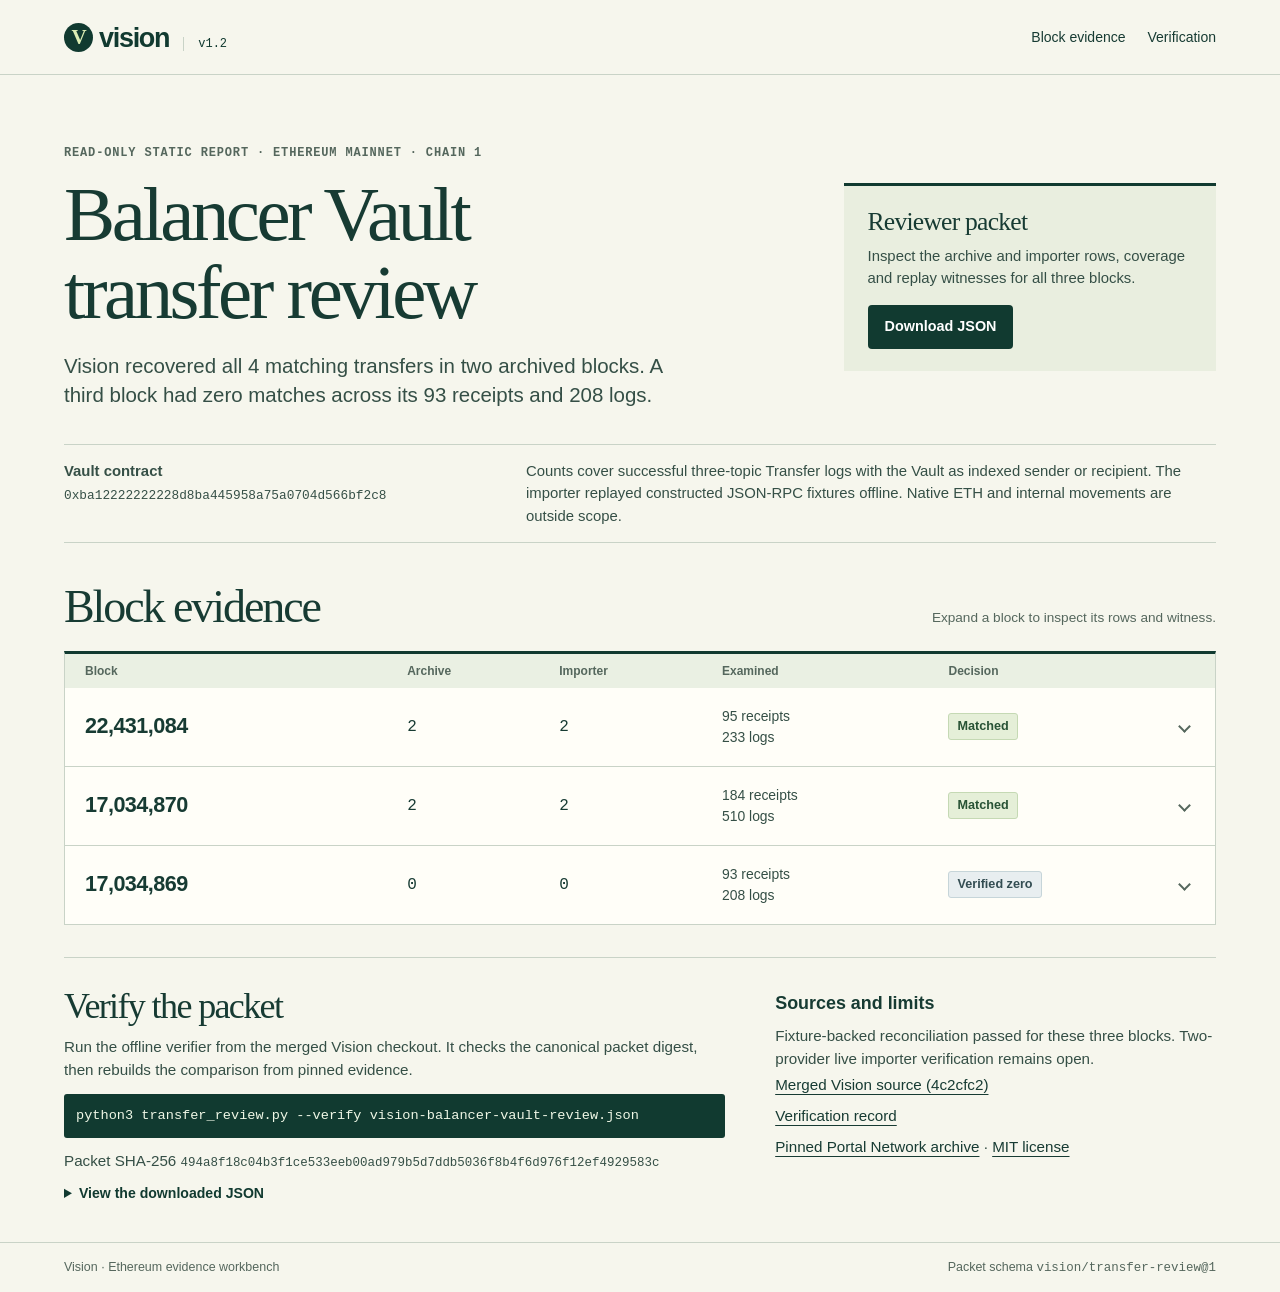
==== index.html @ b2286bbb "Publish read-only Vision v1.2 archive review from 4c2cfc2" ====
<!doctype html>
<html lang="en"><head><meta charset="utf-8"><meta name="viewport" content="width=device-width,initial-scale=1"><meta name="color-scheme" content="light"><meta name="description" content="Fixture-backed comparison of Balancer Vault transfers from three Ethereum mainnet blocks, with archived receipt evidence and a verifiable JSON packet."><title>Balancer Vault transfer review · Vision</title><style>
:root{color-scheme:light;--ink:#173b33;--body:#354f46;--muted:#55675d;--line:#c9d3c7;--paper:#fffef8;--ground:#f6f6ed;--dark:#113a30;--accent:#dcedb4;--mono:ui-monospace,SFMono-Regular,Consolas,monospace;font-family:Inter,Arial,sans-serif;background:var(--ground);color:var(--ink)}
*{box-sizing:border-box}body{margin:0;font-size:16px;line-height:1.5}h1,h2,h3,h4,p,dl,dd{margin:0}a{color:var(--ink);text-underline-offset:4px}a:focus-visible,summary:focus-visible{outline:3px solid #4b775d;outline-offset:4px}html{scroll-padding-top:1.5rem}code,pre,.mono{font-family:var(--mono)}code{overflow-wrap:anywhere}pre{font-size:.8rem;white-space:pre-wrap;overflow-wrap:anywhere;max-height:24rem;overflow:auto;padding:1rem;background:#eef2e8;border-radius:3px}.wrap{width:min(1152px,calc(100% - 80px));margin:auto}.mast{border-bottom:1px solid var(--line)}.mast .wrap{display:flex;align-items:center;justify-content:space-between;gap:1rem;min-height:74px}.logo{color:var(--dark);font:bold 27px/1 Inter,Arial,sans-serif;letter-spacing:-1.3px}.logo b{display:inline-grid;vertical-align:3px;place-items:center;border-radius:50%;background:var(--dark);color:var(--accent);width:29px;height:29px;font:700 21px/1 Georgia,serif;margin-right:6px}.logo small{margin-left:14px;padding-left:14px;border-left:1px solid var(--line);font:12px var(--mono);letter-spacing:0}.mast nav{display:flex;gap:22px}.mast nav a{font-size:14px;text-decoration:none}.mast nav a:hover{text-decoration:underline}.skip{position:absolute;left:10px;top:-80px;background:white;padding:8px;z-index:2}.skip:focus{top:8px}
.hero{display:grid;grid-template-columns:minmax(0,1fr) minmax(290px,.53fr);gap:clamp(24px,6vw,84px);align-items:center;padding:clamp(30px,5.4vw,72px) 0 34px}.kicker{font:600 .75rem/1.5 var(--mono);letter-spacing:.07em;text-transform:uppercase;color:var(--muted);margin-bottom:14px}h1,h2{font-family:Georgia,'Times New Roman',serif;font-weight:normal;letter-spacing:-.045em}h1{font-size:clamp(44px,6vw,80px);line-height:1.02;max-width:16ch}h2{font-size:clamp(30px,3.7vw,46px);line-height:1.12}h3{font-size:1.12rem;line-height:1.35}h4{font-size:1rem}.answer{font-size:clamp(17px,1.6vw,21px);line-height:1.45;max-width:53ch;margin-top:18px;color:var(--body)}.handoff{border-top:3px solid var(--dark);background:#e9eedf;padding:22px 24px}.handoff h2{font-size:1.6rem;letter-spacing:-.03em}.handoff p{font-size:.93rem;color:var(--body);margin:8px 0 16px}.btn{display:inline-block;background:var(--dark);color:white;border-radius:4px;font-weight:700;font-size:.9rem;padding:11px 17px;text-decoration:none}.btn:hover{background:#265849}
.scope{border-block:1px solid var(--line);display:grid;grid-template-columns:minmax(220px,.75fr) minmax(0,1.25fr);gap:1rem 3rem;padding:15px 0;color:var(--body);font-size:.93rem}.scope strong,.scope code{display:block}.scope code{font-size:.8rem;margin-top:4px}.section-head{display:flex;align-items:baseline;justify-content:space-between;gap:1rem;flex-wrap:wrap;margin-bottom:18px}.section-head p,.meta{font-size:.85rem;color:var(--muted)}.evidence{margin-top:38px}.ledger{background:var(--paper);border:1px solid var(--line);border-top:3px solid var(--dark)}.labels,.block>summary{display:grid;grid-template-columns:minmax(130px,1.45fr) .65fr .7fr 1fr 1fr 20px;gap:14px;align-items:center;padding:0 20px}.labels{min-height:34px;background:#eaf0e3;color:var(--muted);font-size:.75rem;font-weight:600}.block+ .block{border-top:1px solid var(--line)}summary{cursor:pointer}.block>summary{min-height:78px;list-style:none}.block>summary::-webkit-details-marker{display:none}.block>summary:hover{background:#f1f5e9}.height{font-weight:700;font-size:clamp(1rem,1.8vw,1.35rem);letter-spacing:-.025em}.counts,.checks,.height{font-variant-numeric:tabular-nums}.counts{font-family:var(--mono);font-size:1rem}.checks{font-size:.87rem;color:var(--body)}.small-label{display:none}.decision{justify-self:start;display:inline-block;white-space:nowrap;background:#e5efd8;color:#285235;padding:3px 8px;border:1px solid #c5d9b4;border-radius:3px;font-weight:600;font-size:.79rem}.decision.zero{background:#e8eef0;color:#334d52;border-color:#c6d5d9}.toggle{width:9px;height:9px;border-bottom:2px solid var(--muted);border-right:2px solid var(--muted);transform:rotate(45deg);justify-self:center}.block[open]>summary .toggle{transform:rotate(225deg)}.block-body{padding:18px 22px 24px;border-top:1px solid var(--line)}.block-body p,.verify p{color:var(--body);max-width:78ch}.row-list{display:grid;grid-template-columns:repeat(2,minmax(0,1fr));gap:14px;margin:12px 0 18px}.transfer{padding:14px;background:#f1f4e9}.transfer h4 span{font-weight:400;margin-left:6px}.facts{font-size:.82rem;display:grid;grid-template-columns:8.5rem minmax(0,1fr);gap:6px 10px;margin:10px 0}.facts dt{color:var(--muted)}.facts code{font-size:.77rem}.witness{margin-top:12px}.technical{margin-top:10px}.technical summary{color:var(--dark);font-weight:bold;font-size:.88rem}.zero-reason{font-weight:600}
.verify{display:grid;grid-template-columns:minmax(0,1.2fr) minmax(220px,.8fr);gap:30px 50px;padding:28px 0 38px;margin-top:32px;border-block-start:1px solid var(--line)}.verify h2{font-size:clamp(27px,3vw,36px);margin-bottom:10px}.verify h3{margin:5px 0 10px}.verify p{font-size:.95rem}.command{display:block;padding:12px;color:#eff7e6;background:var(--dark);border-radius:3px;white-space:pre-wrap;font-size:.85rem;margin:12px 0}.digest{font-size:.78rem}.verify .sources a{display:inline-block;margin:4px 0}footer{border-top:1px solid var(--line);padding:15px 0;color:var(--muted);font-size:.78rem}.footer-inner{display:flex;flex-wrap:wrap;justify-content:space-between;gap:.5rem}
@media(max-width:840px){.wrap{width:calc(100% - 40px)}.hero{gap:20px}.labels,.block>summary{grid-template-columns:1.2fr .6fr .65fr .95fr .95fr 11px;gap:6px;padding-inline:12px}.row-list{grid-template-columns:1fr}.facts{grid-template-columns:7.2rem minmax(0,1fr)}}@media(max-width:650px){.wrap{width:calc(100% - 32px)}.mast .wrap{min-height:58px;gap:8px}.mast nav{gap:12px}.mast nav a{font-size:.78rem}.logo{font-size:23px}.logo small{margin-left:7px;padding-left:7px;font-size:10px}.hero,.verify,.scope{grid-template-columns:1fr}.hero{padding-top:29px;gap:18px;padding-bottom:20px}.handoff{padding:14px}.handoff h2{font-size:1.3rem}.handoff p{margin:4px 0 9px}.scope{gap:12px}.evidence{margin-top:24px}.section-head{gap:5px}.labels{display:none}.block>summary{position:relative;grid-template-columns:1fr 1fr auto;grid-template-areas:'block block status' 'expected observed checks';gap:6px;padding:14px 30px 14px 12px}.height{grid-area:block}.decision{grid-area:status;justify-self:end}.counts{font-size:.87rem}.small-label{display:inline;font:400 .76rem Inter,Arial,sans-serif;color:var(--muted);margin-right:4px}.checks{grid-area:checks;font-size:.76rem}.checks br{display:none}.checks br:after{content:' · '}.checks{display:flex;gap:4px;flex-wrap:wrap}.toggle{position:absolute;right:10px;top:21px;width:7px;height:7px}.verify{gap:20px;margin-top:22px}.block-body{padding:14px}.facts{display:block}.facts dd{margin-bottom:7px}.row-list{gap:8px}.transfer{padding:10px}}@media(max-width:390px){.logo small{display:none}.checks br{display:block}.checks{display:block}.block>summary{grid-template-columns:1fr .95fr auto}}@media print{body{color:black;background:white}.mast nav,.skip,.btn{display:none}.wrap{width:100%}.hero{padding-top:10px}.block{break-inside:avoid}.block-body,.row-list{display:block}pre{max-height:none}}
.checks span{display:block}</style></head>
<body><a class="skip" href="#main">Skip to review</a><header class="mast"><div class="wrap"><div class="logo"><b aria-hidden="true">V</b>vision<small>v1.2</small></div><nav aria-label="Report"><a href="#evidence">Block evidence</a><a href="#verify">Verification</a></nav></div></header>
<main id="main" class="wrap"><section class="hero" aria-labelledby="title"><div><p class="kicker">Read-only static report · Ethereum mainnet · Chain 1</p><h1 id="title">Balancer Vault transfer review</h1><p class="answer">Vision recovered all 4 matching transfers in two archived blocks. A third block had zero matches across its 93 receipts and 208 logs.</p></div>
<aside class="handoff"><h2>Reviewer packet</h2><p>Inspect the archive and importer rows, coverage and replay witnesses for all three blocks.</p><a class="btn" href="vision-balancer-vault-review.json" download="vision-balancer-vault-review.json">Download JSON</a></aside></section>
<section class="scope" aria-label="Review scope"><p><strong>Vault contract</strong><code>0xba12222222228d8ba445958a75a0704d566bf2c8</code></p><p>Counts cover successful three-topic Transfer logs with the Vault as indexed sender or recipient. The importer replayed constructed JSON-RPC fixtures offline. Native ETH and internal movements are outside scope.</p></section>
<section class="evidence" id="evidence" aria-labelledby="evidence-title"><div class="section-head"><h2 id="evidence-title">Block evidence</h2><p>Expand a block to inspect its rows and witness.</p></div><div class="ledger"><div class="labels" aria-hidden="true"><span>Block</span><span>Archive</span><span>Importer</span><span>Examined</span><span>Decision</span><span></span></div><details class="block" id="block-22431084">
    <summary aria-label="Block 22,431,084, matched. Archive 2, importer 2. Examined 95 receipts and 233 logs. Inspect block evidence.">
    <span class="height">22,431,084</span><span class="counts"><span class="small-label">Archive</span>2</span>
    <span class="counts"><span class="small-label">Importer</span>2</span>
    <span class="checks"><span>95 receipts</span> <span>233 logs</span></span>
    <span class="decision">Matched</span><span class="toggle" aria-hidden="true"></span></summary>
    <div class="block-body"><h3>Matching transfers</h3><p>The archive and importer agree on every field shown.</p><div class="row-list"><div class="transfer"><h4>Log 138 <span>WETH to Vault</span></h4>
    <dl class="facts"><dt>Raw amount</dt><dd><code>433410975363818</code></dd><dt>Transaction</dt><dd><code>0xcd474a3f5b5e3995dc1c2c0c6d63ce14787cea8c1203af11c7170a7d62985da4</code></dd><dt>Emitting contract</dt><dd><code>0xc02aaa39b223fe8d0a0e5c4f27ead9083c756cc2</code></dd><dt>Sender</dt><dd><code>0x16d5a408e807db8ef7c578279beeee6b228f1c1c</code></dd><dt>Recipient</dt><dd><code>0xba12222222228d8ba445958a75a0704d566bf2c8</code></dd></dl></div><div class="transfer"><h4>Log 139 <span>rETH from Vault</span></h4>
    <dl class="facts"><dt>Raw amount</dt><dd><code>381986670507558</code></dd><dt>Transaction</dt><dd><code>0xcd474a3f5b5e3995dc1c2c0c6d63ce14787cea8c1203af11c7170a7d62985da4</code></dd><dt>Emitting contract</dt><dd><code>0xae78736cd615f374d3085123a210448e74fc6393</code></dd><dt>Sender</dt><dd><code>0xba12222222228d8ba445958a75a0704d566bf2c8</code></dd><dt>Recipient</dt><dd><code>0x47eaaca9819460771db6881165e10e5a26e41155</code></dd></dl></div></div>
    <section class="witness"><h3>Block evidence</h3>
    <p>The sender filter returned 1 and the recipient filter returned 1. The final block header matched.</p>
    <dl class="facts"><dt>Archive and replay block hash</dt><dd><code>0x50c8cab760b2948349c590461b166773c45d8f4858cccf5a43025ab2960152e8</code></dd><dt>Archive file SHA-256</dt><dd><code>1d2bc4903770dacaddbe8c1d4c0462190c6ca88c107505c930b357ef5e8b265b</code></dd></dl>
    <a href="https://github.com/ethereum/portal-spec-tests/blob/938744a83d4f85dcdcf9bac12b798e15f2eac2b1/tests/mainnet/history/block_data/block-data-22431084.yaml">Open archived block 22,431,084</a>
    <details class="technical"><summary>Replay witness JSON</summary><pre>{
  &quot;fixture_path&quot;: &quot;22431084.json.gz&quot;,
  &quot;filter_counts&quot;: {
    &quot;sender&quot;: 1,
    &quot;recipient&quot;: 1
  },
  &quot;receipt_transactions&quot;: [
    &quot;0xcd474a3f5b5e3995dc1c2c0c6d63ce14787cea8c1203af11c7170a7d62985da4&quot;
  ],
  &quot;end_header_checked&quot;: true
}</pre></details></section></div></details><details class="block" id="block-17034870">
    <summary aria-label="Block 17,034,870, matched. Archive 2, importer 2. Examined 184 receipts and 510 logs. Inspect block evidence.">
    <span class="height">17,034,870</span><span class="counts"><span class="small-label">Archive</span>2</span>
    <span class="counts"><span class="small-label">Importer</span>2</span>
    <span class="checks"><span>184 receipts</span> <span>510 logs</span></span>
    <span class="decision">Matched</span><span class="toggle" aria-hidden="true"></span></summary>
    <div class="block-body"><h3>Matching transfers</h3><p>The archive and importer agree on every field shown.</p><div class="row-list"><div class="transfer"><h4>Log 405 <span>WETH to Vault</span></h4>
    <dl class="facts"><dt>Raw amount</dt><dd><code>91000000000000000</code></dd><dt>Transaction</dt><dd><code>0xc6a609d5bfc2ace7794244a2e23032269d2f41177aebdd234e5a6df7ea950df9</code></dd><dt>Emitting contract</dt><dd><code>0xc02aaa39b223fe8d0a0e5c4f27ead9083c756cc2</code></dd><dt>Sender</dt><dd><code>0x16d5a408e807db8ef7c578279beeee6b228f1c1c</code></dd><dt>Recipient</dt><dd><code>0xba12222222228d8ba445958a75a0704d566bf2c8</code></dd></dl></div><div class="transfer"><h4>Log 406 <span>rETH from Vault</span></h4>
    <dl class="facts"><dt>Raw amount</dt><dd><code>85250402043920592</code></dd><dt>Transaction</dt><dd><code>0xc6a609d5bfc2ace7794244a2e23032269d2f41177aebdd234e5a6df7ea950df9</code></dd><dt>Emitting contract</dt><dd><code>0xae78736cd615f374d3085123a210448e74fc6393</code></dd><dt>Sender</dt><dd><code>0xba12222222228d8ba445958a75a0704d566bf2c8</code></dd><dt>Recipient</dt><dd><code>0xf1cb05330f24ac26e267083363ec6d3abf8633b9</code></dd></dl></div></div>
    <section class="witness"><h3>Block evidence</h3>
    <p>The sender filter returned 1 and the recipient filter returned 1. The final block header matched.</p>
    <dl class="facts"><dt>Archive and replay block hash</dt><dd><code>0xe22c56f211f03baadcc91e4eb9a24344e6848c5df4473988f893b58223f5216c</code></dd><dt>Archive file SHA-256</dt><dd><code>393c0eb2f909906dc64bcc0bd492265fdf8e0450add350c67f6483c6b9a73185</code></dd></dl>
    <a href="https://github.com/ethereum/portal-spec-tests/blob/938744a83d4f85dcdcf9bac12b798e15f2eac2b1/tests/mainnet/history/block_data/block-data-17034870.yaml">Open archived block 17,034,870</a>
    <details class="technical"><summary>Replay witness JSON</summary><pre>{
  &quot;fixture_path&quot;: &quot;17034870.json.gz&quot;,
  &quot;filter_counts&quot;: {
    &quot;sender&quot;: 1,
    &quot;recipient&quot;: 1
  },
  &quot;receipt_transactions&quot;: [
    &quot;0xc6a609d5bfc2ace7794244a2e23032269d2f41177aebdd234e5a6df7ea950df9&quot;
  ],
  &quot;end_header_checked&quot;: true
}</pre></details></section></div></details><details class="block" id="block-17034869">
    <summary aria-label="Block 17,034,869, verified zero. Archive 0, importer 0. Examined 93 receipts and 208 logs. Inspect block evidence.">
    <span class="height">17,034,869</span><span class="counts"><span class="small-label">Archive</span>0</span>
    <span class="counts"><span class="small-label">Importer</span>0</span>
    <span class="checks"><span>93 receipts</span> <span>208 logs</span></span>
    <span class="decision zero">Verified zero</span><span class="toggle" aria-hidden="true"></span></summary>
    <div class="block-body"><p class="zero-reason">All 93 archived receipts and 208 log positions were examined. Both indexed-address filters returned zero entries and the importer rechecked the block hash.</p>
    <section class="witness"><h3>Block evidence</h3>
    <p>The sender filter returned 0 and the recipient filter returned 0. The final block header matched.</p>
    <dl class="facts"><dt>Archive and replay block hash</dt><dd><code>0xc2558f8143d5f5acb8382b8cb2b8e2f1a10c8bdfeededad850eaca048ed85d8f</code></dd><dt>Archive file SHA-256</dt><dd><code>0df98aff47b6dd38e13bb548eed51bd8706359e46ea70417ed83f3dffb9701a8</code></dd></dl>
    <a href="https://github.com/ethereum/portal-spec-tests/blob/938744a83d4f85dcdcf9bac12b798e15f2eac2b1/tests/mainnet/history/block_data/block-data-17034869.yaml">Open archived block 17,034,869</a>
    <details class="technical"><summary>Replay witness JSON</summary><pre>{
  &quot;fixture_path&quot;: &quot;17034869.json.gz&quot;,
  &quot;filter_counts&quot;: {
    &quot;sender&quot;: 0,
    &quot;recipient&quot;: 0
  },
  &quot;receipt_transactions&quot;: [],
  &quot;end_header_checked&quot;: true
}</pre></details></section></div></details></div></section>
<section class="verify" id="verify" aria-labelledby="verify-title"><div><h2 id="verify-title">Verify the packet</h2><p>Run the offline verifier from the merged Vision checkout. It checks the canonical packet digest, then rebuilds the comparison from pinned evidence.</p><code class="command">python3 transfer_review.py --verify vision-balancer-vault-review.json</code><p>Packet SHA-256 <code class="digest">494a8f18c04b3f1ce533eeb00ad979b5d7ddb5036f8b4f6d976f12ef4929583c</code></p>
<details class="technical"><summary>View the downloaded JSON</summary><pre id="packet-json">{
  &quot;schema&quot;: &quot;vision/transfer-review@1&quot;,
  &quot;scope&quot;: {
    &quot;chain_id&quot;: 1,
    &quot;address&quot;: &quot;0xba12222222228d8ba445958a75a0704d566bf2c8&quot;,
    &quot;blocks&quot;: [
      22431084,
      17034870,
      17034869
    ],
    &quot;predicate&quot;: &quot;Successful receipt, three-topic Transfer, Vault as indexed sender or recipient.&quot;,
    &quot;unit&quot;: &quot;Raw integer strings in the emitting contract&#x27;s units.&quot;,
    &quot;exclusions&quot;: [
      &quot;Native ETH&quot;,
      &quot;Internal movements&quot;
    ]
  },
  &quot;source_mode&quot;: &quot;constructed_rpc_fixture&quot;,
  &quot;archive&quot;: {
    &quot;repository&quot;: &quot;https://github.com/ethereum/portal-spec-tests&quot;,
    &quot;revision&quot;: &quot;938744a83d4f85dcdcf9bac12b798e15f2eac2b1&quot;,
    &quot;license&quot;: &quot;MIT&quot;
  },
  &quot;blocks&quot;: [
    {
      &quot;block_number&quot;: 22431084,
      &quot;archive&quot;: {
        &quot;path&quot;: &quot;tests/mainnet/history/block_data/block-data-22431084.yaml&quot;,
        &quot;sha256&quot;: &quot;1d2bc4903770dacaddbe8c1d4c0462190c6ca88c107505c930b357ef5e8b265b&quot;,
        &quot;fixture_sha256&quot;: &quot;20e4ff150e212354380748886d51cc6b44eaff9d4232ec379a34f98ab0ca108d&quot;
      },
      &quot;coverage&quot;: {
        &quot;receipts&quot;: 95,
        &quot;logs&quot;: 233,
        &quot;receipts_examined&quot;: 95,
        &quot;logs_examined&quot;: 233,
        &quot;complete&quot;: true
      },
      &quot;expected&quot;: {
        &quot;block_hash&quot;: &quot;0x50c8cab760b2948349c590461b166773c45d8f4858cccf5a43025ab2960152e8&quot;,
        &quot;rows&quot;: [
          {
            &quot;tx_hash&quot;: &quot;0xcd474a3f5b5e3995dc1c2c0c6d63ce14787cea8c1203af11c7170a7d62985da4&quot;,
            &quot;log_index&quot;: 138,
            &quot;contract&quot;: &quot;0xc02aaa39b223fe8d0a0e5c4f27ead9083c756cc2&quot;,
            &quot;from_address&quot;: &quot;0x16d5a408e807db8ef7c578279beeee6b228f1c1c&quot;,
            &quot;to_address&quot;: &quot;0xba12222222228d8ba445958a75a0704d566bf2c8&quot;,
            &quot;raw_amount&quot;: &quot;433410975363818&quot;
          },
          {
            &quot;tx_hash&quot;: &quot;0xcd474a3f5b5e3995dc1c2c0c6d63ce14787cea8c1203af11c7170a7d62985da4&quot;,
            &quot;log_index&quot;: 139,
            &quot;contract&quot;: &quot;0xae78736cd615f374d3085123a210448e74fc6393&quot;,
            &quot;from_address&quot;: &quot;0xba12222222228d8ba445958a75a0704d566bf2c8&quot;,
            &quot;to_address&quot;: &quot;0x47eaaca9819460771db6881165e10e5a26e41155&quot;,
            &quot;raw_amount&quot;: &quot;381986670507558&quot;
          }
        ],
        &quot;count&quot;: 2
      },
      &quot;observed&quot;: {
        &quot;block_hash&quot;: &quot;0x50c8cab760b2948349c590461b166773c45d8f4858cccf5a43025ab2960152e8&quot;,
        &quot;count&quot;: 2,
        &quot;rows&quot;: [
          {
            &quot;tx_hash&quot;: &quot;0xcd474a3f5b5e3995dc1c2c0c6d63ce14787cea8c1203af11c7170a7d62985da4&quot;,
            &quot;log_index&quot;: 138,
            &quot;contract&quot;: &quot;0xc02aaa39b223fe8d0a0e5c4f27ead9083c756cc2&quot;,
            &quot;from_address&quot;: &quot;0x16d5a408e807db8ef7c578279beeee6b228f1c1c&quot;,
            &quot;to_address&quot;: &quot;0xba12222222228d8ba445958a75a0704d566bf2c8&quot;,
            &quot;raw_amount&quot;: &quot;433410975363818&quot;
          },
          {
            &quot;tx_hash&quot;: &quot;0xcd474a3f5b5e3995dc1c2c0c6d63ce14787cea8c1203af11c7170a7d62985da4&quot;,
            &quot;log_index&quot;: 139,
            &quot;contract&quot;: &quot;0xae78736cd615f374d3085123a210448e74fc6393&quot;,
            &quot;from_address&quot;: &quot;0xba12222222228d8ba445958a75a0704d566bf2c8&quot;,
            &quot;to_address&quot;: &quot;0x47eaaca9819460771db6881165e10e5a26e41155&quot;,
            &quot;raw_amount&quot;: &quot;381986670507558&quot;
          }
        ]
      },
      &quot;witness&quot;: {
        &quot;fixture_path&quot;: &quot;22431084.json.gz&quot;,
        &quot;filter_counts&quot;: {
          &quot;sender&quot;: 1,
          &quot;recipient&quot;: 1
        },
        &quot;receipt_transactions&quot;: [
          &quot;0xcd474a3f5b5e3995dc1c2c0c6d63ce14787cea8c1203af11c7170a7d62985da4&quot;
        ],
        &quot;end_header_checked&quot;: true
      },
      &quot;status&quot;: &quot;matched&quot;,
      &quot;reason&quot;: &quot;Block hash and every transfer field agree.&quot;
    },
    {
      &quot;block_number&quot;: 17034870,
      &quot;archive&quot;: {
        &quot;path&quot;: &quot;tests/mainnet/history/block_data/block-data-17034870.yaml&quot;,
        &quot;sha256&quot;: &quot;393c0eb2f909906dc64bcc0bd492265fdf8e0450add350c67f6483c6b9a73185&quot;,
        &quot;fixture_sha256&quot;: &quot;caea649d9cc993ed81974c9df9475b61fdba0154556ebc11ae5cd34b981dc029&quot;
      },
      &quot;coverage&quot;: {
        &quot;receipts&quot;: 184,
        &quot;logs&quot;: 510,
        &quot;receipts_examined&quot;: 184,
        &quot;logs_examined&quot;: 510,
        &quot;complete&quot;: true
      },
      &quot;expected&quot;: {
        &quot;block_hash&quot;: &quot;0xe22c56f211f03baadcc91e4eb9a24344e6848c5df4473988f893b58223f5216c&quot;,
        &quot;rows&quot;: [
          {
            &quot;tx_hash&quot;: &quot;0xc6a609d5bfc2ace7794244a2e23032269d2f41177aebdd234e5a6df7ea950df9&quot;,
            &quot;log_index&quot;: 405,
            &quot;contract&quot;: &quot;0xc02aaa39b223fe8d0a0e5c4f27ead9083c756cc2&quot;,
            &quot;from_address&quot;: &quot;0x16d5a408e807db8ef7c578279beeee6b228f1c1c&quot;,
            &quot;to_address&quot;: &quot;0xba12222222228d8ba445958a75a0704d566bf2c8&quot;,
            &quot;raw_amount&quot;: &quot;91000000000000000&quot;
          },
          {
            &quot;tx_hash&quot;: &quot;0xc6a609d5bfc2ace7794244a2e23032269d2f41177aebdd234e5a6df7ea950df9&quot;,
            &quot;log_index&quot;: 406,
            &quot;contract&quot;: &quot;0xae78736cd615f374d3085123a210448e74fc6393&quot;,
            &quot;from_address&quot;: &quot;0xba12222222228d8ba445958a75a0704d566bf2c8&quot;,
            &quot;to_address&quot;: &quot;0xf1cb05330f24ac26e267083363ec6d3abf8633b9&quot;,
            &quot;raw_amount&quot;: &quot;85250402043920592&quot;
          }
        ],
        &quot;count&quot;: 2
      },
      &quot;observed&quot;: {
        &quot;block_hash&quot;: &quot;0xe22c56f211f03baadcc91e4eb9a24344e6848c5df4473988f893b58223f5216c&quot;,
        &quot;count&quot;: 2,
        &quot;rows&quot;: [
          {
            &quot;tx_hash&quot;: &quot;0xc6a609d5bfc2ace7794244a2e23032269d2f41177aebdd234e5a6df7ea950df9&quot;,
            &quot;log_index&quot;: 405,
            &quot;contract&quot;: &quot;0xc02aaa39b223fe8d0a0e5c4f27ead9083c756cc2&quot;,
            &quot;from_address&quot;: &quot;0x16d5a408e807db8ef7c578279beeee6b228f1c1c&quot;,
            &quot;to_address&quot;: &quot;0xba12222222228d8ba445958a75a0704d566bf2c8&quot;,
            &quot;raw_amount&quot;: &quot;91000000000000000&quot;
          },
          {
            &quot;tx_hash&quot;: &quot;0xc6a609d5bfc2ace7794244a2e23032269d2f41177aebdd234e5a6df7ea950df9&quot;,
            &quot;log_index&quot;: 406,
            &quot;contract&quot;: &quot;0xae78736cd615f374d3085123a210448e74fc6393&quot;,
            &quot;from_address&quot;: &quot;0xba12222222228d8ba445958a75a0704d566bf2c8&quot;,
            &quot;to_address&quot;: &quot;0xf1cb05330f24ac26e267083363ec6d3abf8633b9&quot;,
            &quot;raw_amount&quot;: &quot;85250402043920592&quot;
          }
        ]
      },
      &quot;witness&quot;: {
        &quot;fixture_path&quot;: &quot;17034870.json.gz&quot;,
        &quot;filter_counts&quot;: {
          &quot;sender&quot;: 1,
          &quot;recipient&quot;: 1
        },
        &quot;receipt_transactions&quot;: [
          &quot;0xc6a609d5bfc2ace7794244a2e23032269d2f41177aebdd234e5a6df7ea950df9&quot;
        ],
        &quot;end_header_checked&quot;: true
      },
      &quot;status&quot;: &quot;matched&quot;,
      &quot;reason&quot;: &quot;Block hash and every transfer field agree.&quot;
    },
    {
      &quot;block_number&quot;: 17034869,
      &quot;archive&quot;: {
        &quot;path&quot;: &quot;tests/mainnet/history/block_data/block-data-17034869.yaml&quot;,
        &quot;sha256&quot;: &quot;0df98aff47b6dd38e13bb548eed51bd8706359e46ea70417ed83f3dffb9701a8&quot;,
        &quot;fixture_sha256&quot;: &quot;25bf4cec4850e7ad9f46339de1fa3199bc2901b85aafa64696d8c69c89b387ca&quot;
      },
      &quot;coverage&quot;: {
        &quot;receipts&quot;: 93,
        &quot;logs&quot;: 208,
        &quot;receipts_examined&quot;: 93,
        &quot;logs_examined&quot;: 208,
        &quot;complete&quot;: true
      },
      &quot;expected&quot;: {
        &quot;block_hash&quot;: &quot;0xc2558f8143d5f5acb8382b8cb2b8e2f1a10c8bdfeededad850eaca048ed85d8f&quot;,
        &quot;rows&quot;: [],
        &quot;count&quot;: 0
      },
      &quot;observed&quot;: {
        &quot;block_hash&quot;: &quot;0xc2558f8143d5f5acb8382b8cb2b8e2f1a10c8bdfeededad850eaca048ed85d8f&quot;,
        &quot;count&quot;: 0,
        &quot;rows&quot;: []
      },
      &quot;witness&quot;: {
        &quot;fixture_path&quot;: &quot;17034869.json.gz&quot;,
        &quot;filter_counts&quot;: {
          &quot;sender&quot;: 0,
          &quot;recipient&quot;: 0
        },
        &quot;receipt_transactions&quot;: [],
        &quot;end_header_checked&quot;: true
      },
      &quot;status&quot;: &quot;verified_zero&quot;,
      &quot;reason&quot;: &quot;All 93 archived receipts and 208 logs were examined. Both replay filters completed with no qualifying transfer.&quot;
    }
  ],
  &quot;sha256&quot;: &quot;494a8f18c04b3f1ce533eeb00ad979b5d7ddb5036f8b4f6d976f12ef4929583c&quot;
}
</pre></details></div><section class="sources"><h3>Sources and limits</h3><p>Fixture-backed reconciliation passed for these three blocks. Two-provider live importer verification remains open.</p>
<p><a href="https://github.com/EauDoon/Vision/tree/4c2cfc2af59f0e3302e92b4033fa10b24a3aaeba">Merged Vision source (4c2cfc2)</a><br><a href="https://github.com/EauDoon/Vision/blob/4c2cfc2af59f0e3302e92b4033fa10b24a3aaeba/docs/VERIFICATION.md">Verification record</a><br>
<a href="https://github.com/ethereum/portal-spec-tests/tree/938744a83d4f85dcdcf9bac12b798e15f2eac2b1/tests/mainnet/history/block_data">Pinned Portal Network archive</a> · <a href="archive-LICENSE.txt">MIT license</a></p></section></section></main>
<footer><div class="wrap footer-inner"><span>Vision · Ethereum evidence workbench</span><span>Packet schema <code>vision/transfer-review@1</code></span></div></footer></body></html>
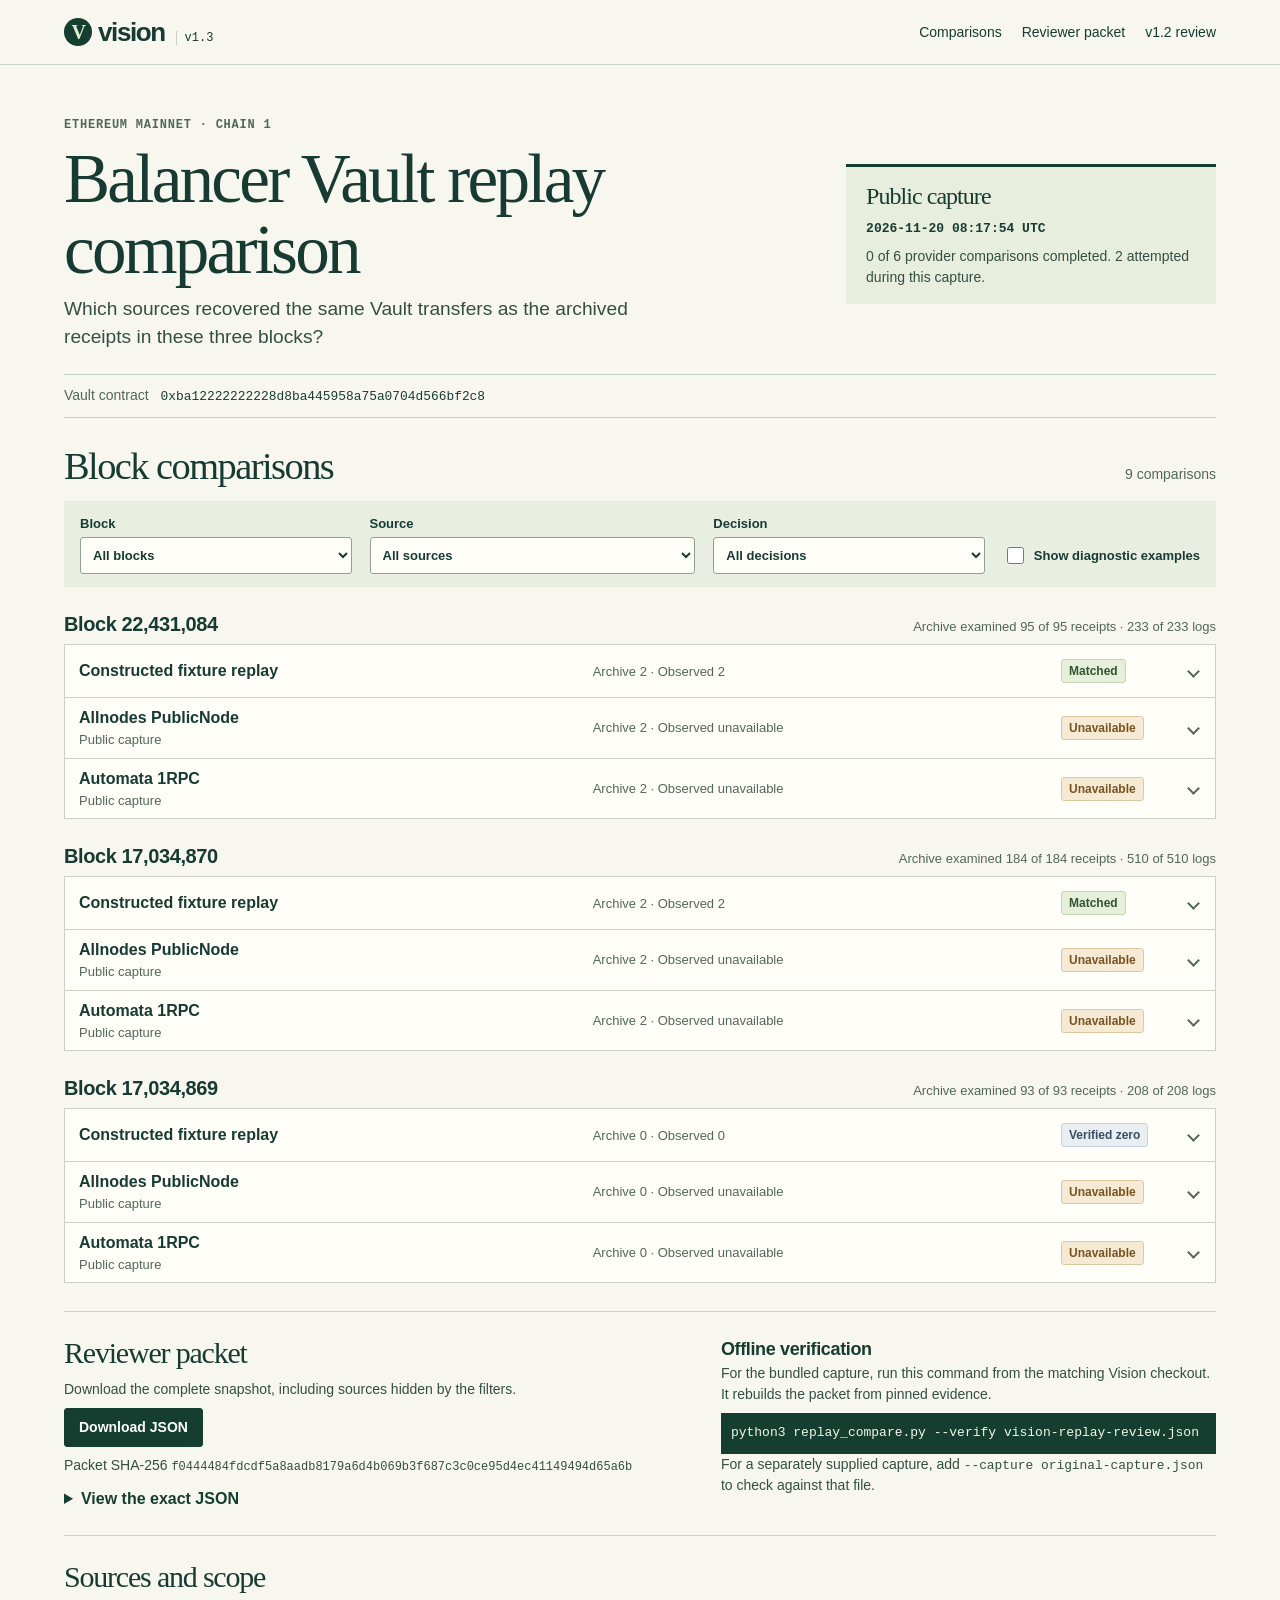
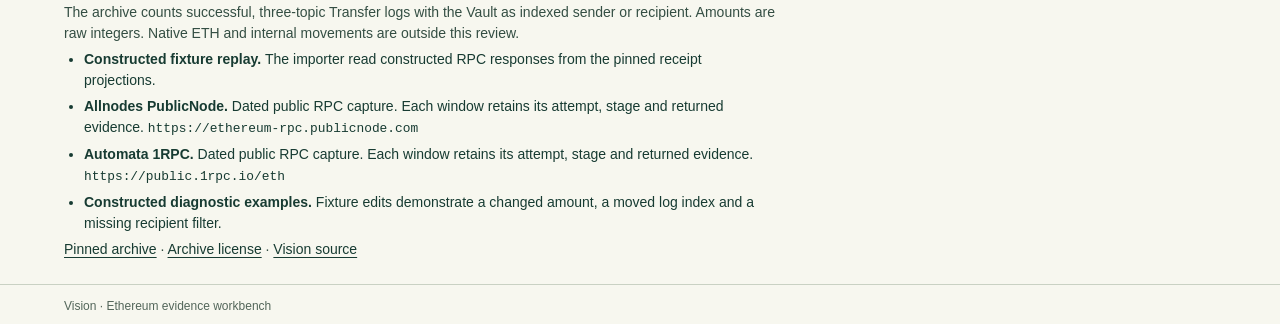
==== commit 7f6f75b0: "Publish static v1.3 replay dashboard from b26ceec and preserve v1.2" ====
--- a/index.html
+++ b/index.html
@@ -1,291 +1,75 @@
 <!doctype html>
-<html lang="en"><head><meta charset="utf-8"><meta name="viewport" content="width=device-width,initial-scale=1"><meta name="color-scheme" content="light"><meta name="description" content="Fixture-backed comparison of Balancer Vault transfers from three Ethereum mainnet blocks, with archived receipt evidence and a verifiable JSON packet."><title>Balancer Vault transfer review · Vision</title><style>
-:root{color-scheme:light;--ink:#173b33;--body:#354f46;--muted:#55675d;--line:#c9d3c7;--paper:#fffef8;--ground:#f6f6ed;--dark:#113a30;--accent:#dcedb4;--mono:ui-monospace,SFMono-Regular,Consolas,monospace;font-family:Inter,Arial,sans-serif;background:var(--ground);color:var(--ink)}
-*{box-sizing:border-box}body{margin:0;font-size:16px;line-height:1.5}h1,h2,h3,h4,p,dl,dd{margin:0}a{color:var(--ink);text-underline-offset:4px}a:focus-visible,summary:focus-visible{outline:3px solid #4b775d;outline-offset:4px}html{scroll-padding-top:1.5rem}code,pre,.mono{font-family:var(--mono)}code{overflow-wrap:anywhere}pre{font-size:.8rem;white-space:pre-wrap;overflow-wrap:anywhere;max-height:24rem;overflow:auto;padding:1rem;background:#eef2e8;border-radius:3px}.wrap{width:min(1152px,calc(100% - 80px));margin:auto}.mast{border-bottom:1px solid var(--line)}.mast .wrap{display:flex;align-items:center;justify-content:space-between;gap:1rem;min-height:74px}.logo{color:var(--dark);font:bold 27px/1 Inter,Arial,sans-serif;letter-spacing:-1.3px}.logo b{display:inline-grid;vertical-align:3px;place-items:center;border-radius:50%;background:var(--dark);color:var(--accent);width:29px;height:29px;font:700 21px/1 Georgia,serif;margin-right:6px}.logo small{margin-left:14px;padding-left:14px;border-left:1px solid var(--line);font:12px var(--mono);letter-spacing:0}.mast nav{display:flex;gap:22px}.mast nav a{font-size:14px;text-decoration:none}.mast nav a:hover{text-decoration:underline}.skip{position:absolute;left:10px;top:-80px;background:white;padding:8px;z-index:2}.skip:focus{top:8px}
-.hero{display:grid;grid-template-columns:minmax(0,1fr) minmax(290px,.53fr);gap:clamp(24px,6vw,84px);align-items:center;padding:clamp(30px,5.4vw,72px) 0 34px}.kicker{font:600 .75rem/1.5 var(--mono);letter-spacing:.07em;text-transform:uppercase;color:var(--muted);margin-bottom:14px}h1,h2{font-family:Georgia,'Times New Roman',serif;font-weight:normal;letter-spacing:-.045em}h1{font-size:clamp(44px,6vw,80px);line-height:1.02;max-width:16ch}h2{font-size:clamp(30px,3.7vw,46px);line-height:1.12}h3{font-size:1.12rem;line-height:1.35}h4{font-size:1rem}.answer{font-size:clamp(17px,1.6vw,21px);line-height:1.45;max-width:53ch;margin-top:18px;color:var(--body)}.handoff{border-top:3px solid var(--dark);background:#e9eedf;padding:22px 24px}.handoff h2{font-size:1.6rem;letter-spacing:-.03em}.handoff p{font-size:.93rem;color:var(--body);margin:8px 0 16px}.btn{display:inline-block;background:var(--dark);color:white;border-radius:4px;font-weight:700;font-size:.9rem;padding:11px 17px;text-decoration:none}.btn:hover{background:#265849}
-.scope{border-block:1px solid var(--line);display:grid;grid-template-columns:minmax(220px,.75fr) minmax(0,1.25fr);gap:1rem 3rem;padding:15px 0;color:var(--body);font-size:.93rem}.scope strong,.scope code{display:block}.scope code{font-size:.8rem;margin-top:4px}.section-head{display:flex;align-items:baseline;justify-content:space-between;gap:1rem;flex-wrap:wrap;margin-bottom:18px}.section-head p,.meta{font-size:.85rem;color:var(--muted)}.evidence{margin-top:38px}.ledger{background:var(--paper);border:1px solid var(--line);border-top:3px solid var(--dark)}.labels,.block>summary{display:grid;grid-template-columns:minmax(130px,1.45fr) .65fr .7fr 1fr 1fr 20px;gap:14px;align-items:center;padding:0 20px}.labels{min-height:34px;background:#eaf0e3;color:var(--muted);font-size:.75rem;font-weight:600}.block+ .block{border-top:1px solid var(--line)}summary{cursor:pointer}.block>summary{min-height:78px;list-style:none}.block>summary::-webkit-details-marker{display:none}.block>summary:hover{background:#f1f5e9}.height{font-weight:700;font-size:clamp(1rem,1.8vw,1.35rem);letter-spacing:-.025em}.counts,.checks,.height{font-variant-numeric:tabular-nums}.counts{font-family:var(--mono);font-size:1rem}.checks{font-size:.87rem;color:var(--body)}.small-label{display:none}.decision{justify-self:start;display:inline-block;white-space:nowrap;background:#e5efd8;color:#285235;padding:3px 8px;border:1px solid #c5d9b4;border-radius:3px;font-weight:600;font-size:.79rem}.decision.zero{background:#e8eef0;color:#334d52;border-color:#c6d5d9}.toggle{width:9px;height:9px;border-bottom:2px solid var(--muted);border-right:2px solid var(--muted);transform:rotate(45deg);justify-self:center}.block[open]>summary .toggle{transform:rotate(225deg)}.block-body{padding:18px 22px 24px;border-top:1px solid var(--line)}.block-body p,.verify p{color:var(--body);max-width:78ch}.row-list{display:grid;grid-template-columns:repeat(2,minmax(0,1fr));gap:14px;margin:12px 0 18px}.transfer{padding:14px;background:#f1f4e9}.transfer h4 span{font-weight:400;margin-left:6px}.facts{font-size:.82rem;display:grid;grid-template-columns:8.5rem minmax(0,1fr);gap:6px 10px;margin:10px 0}.facts dt{color:var(--muted)}.facts code{font-size:.77rem}.witness{margin-top:12px}.technical{margin-top:10px}.technical summary{color:var(--dark);font-weight:bold;font-size:.88rem}.zero-reason{font-weight:600}
-.verify{display:grid;grid-template-columns:minmax(0,1.2fr) minmax(220px,.8fr);gap:30px 50px;padding:28px 0 38px;margin-top:32px;border-block-start:1px solid var(--line)}.verify h2{font-size:clamp(27px,3vw,36px);margin-bottom:10px}.verify h3{margin:5px 0 10px}.verify p{font-size:.95rem}.command{display:block;padding:12px;color:#eff7e6;background:var(--dark);border-radius:3px;white-space:pre-wrap;font-size:.85rem;margin:12px 0}.digest{font-size:.78rem}.verify .sources a{display:inline-block;margin:4px 0}footer{border-top:1px solid var(--line);padding:15px 0;color:var(--muted);font-size:.78rem}.footer-inner{display:flex;flex-wrap:wrap;justify-content:space-between;gap:.5rem}
-@media(max-width:840px){.wrap{width:calc(100% - 40px)}.hero{gap:20px}.labels,.block>summary{grid-template-columns:1.2fr .6fr .65fr .95fr .95fr 11px;gap:6px;padding-inline:12px}.row-list{grid-template-columns:1fr}.facts{grid-template-columns:7.2rem minmax(0,1fr)}}@media(max-width:650px){.wrap{width:calc(100% - 32px)}.mast .wrap{min-height:58px;gap:8px}.mast nav{gap:12px}.mast nav a{font-size:.78rem}.logo{font-size:23px}.logo small{margin-left:7px;padding-left:7px;font-size:10px}.hero,.verify,.scope{grid-template-columns:1fr}.hero{padding-top:29px;gap:18px;padding-bottom:20px}.handoff{padding:14px}.handoff h2{font-size:1.3rem}.handoff p{margin:4px 0 9px}.scope{gap:12px}.evidence{margin-top:24px}.section-head{gap:5px}.labels{display:none}.block>summary{position:relative;grid-template-columns:1fr 1fr auto;grid-template-areas:'block block status' 'expected observed checks';gap:6px;padding:14px 30px 14px 12px}.height{grid-area:block}.decision{grid-area:status;justify-self:end}.counts{font-size:.87rem}.small-label{display:inline;font:400 .76rem Inter,Arial,sans-serif;color:var(--muted);margin-right:4px}.checks{grid-area:checks;font-size:.76rem}.checks br{display:none}.checks br:after{content:' · '}.checks{display:flex;gap:4px;flex-wrap:wrap}.toggle{position:absolute;right:10px;top:21px;width:7px;height:7px}.verify{gap:20px;margin-top:22px}.block-body{padding:14px}.facts{display:block}.facts dd{margin-bottom:7px}.row-list{gap:8px}.transfer{padding:10px}}@media(max-width:390px){.logo small{display:none}.checks br{display:block}.checks{display:block}.block>summary{grid-template-columns:1fr .95fr auto}}@media print{body{color:black;background:white}.mast nav,.skip,.btn{display:none}.wrap{width:100%}.hero{padding-top:10px}.block{break-inside:avoid}.block-body,.row-list{display:block}pre{max-height:none}}
-.checks span{display:block}</style></head>
-<body><a class="skip" href="#main">Skip to review</a><header class="mast"><div class="wrap"><div class="logo"><b aria-hidden="true">V</b>vision<small>v1.2</small></div><nav aria-label="Report"><a href="#evidence">Block evidence</a><a href="#verify">Verification</a></nav></div></header>
-<main id="main" class="wrap"><section class="hero" aria-labelledby="title"><div><p class="kicker">Read-only static report · Ethereum mainnet · Chain 1</p><h1 id="title">Balancer Vault transfer review</h1><p class="answer">Vision recovered all 4 matching transfers in two archived blocks. A third block had zero matches across its 93 receipts and 208 logs.</p></div>
-<aside class="handoff"><h2>Reviewer packet</h2><p>Inspect the archive and importer rows, coverage and replay witnesses for all three blocks.</p><a class="btn" href="vision-balancer-vault-review.json" download="vision-balancer-vault-review.json">Download JSON</a></aside></section>
-<section class="scope" aria-label="Review scope"><p><strong>Vault contract</strong><code>0xba12222222228d8ba445958a75a0704d566bf2c8</code></p><p>Counts cover successful three-topic Transfer logs with the Vault as indexed sender or recipient. The importer replayed constructed JSON-RPC fixtures offline. Native ETH and internal movements are outside scope.</p></section>
-<section class="evidence" id="evidence" aria-labelledby="evidence-title"><div class="section-head"><h2 id="evidence-title">Block evidence</h2><p>Expand a block to inspect its rows and witness.</p></div><div class="ledger"><div class="labels" aria-hidden="true"><span>Block</span><span>Archive</span><span>Importer</span><span>Examined</span><span>Decision</span><span></span></div><details class="block" id="block-22431084">
-    <summary aria-label="Block 22,431,084, matched. Archive 2, importer 2. Examined 95 receipts and 233 logs. Inspect block evidence.">
-    <span class="height">22,431,084</span><span class="counts"><span class="small-label">Archive</span>2</span>
-    <span class="counts"><span class="small-label">Importer</span>2</span>
-    <span class="checks"><span>95 receipts</span> <span>233 logs</span></span>
-    <span class="decision">Matched</span><span class="toggle" aria-hidden="true"></span></summary>
-    <div class="block-body"><h3>Matching transfers</h3><p>The archive and importer agree on every field shown.</p><div class="row-list"><div class="transfer"><h4>Log 138 <span>WETH to Vault</span></h4>
-    <dl class="facts"><dt>Raw amount</dt><dd><code>433410975363818</code></dd><dt>Transaction</dt><dd><code>0xcd474a3f5b5e3995dc1c2c0c6d63ce14787cea8c1203af11c7170a7d62985da4</code></dd><dt>Emitting contract</dt><dd><code>0xc02aaa39b223fe8d0a0e5c4f27ead9083c756cc2</code></dd><dt>Sender</dt><dd><code>0x16d5a408e807db8ef7c578279beeee6b228f1c1c</code></dd><dt>Recipient</dt><dd><code>0xba12222222228d8ba445958a75a0704d566bf2c8</code></dd></dl></div><div class="transfer"><h4>Log 139 <span>rETH from Vault</span></h4>
-    <dl class="facts"><dt>Raw amount</dt><dd><code>381986670507558</code></dd><dt>Transaction</dt><dd><code>0xcd474a3f5b5e3995dc1c2c0c6d63ce14787cea8c1203af11c7170a7d62985da4</code></dd><dt>Emitting contract</dt><dd><code>0xae78736cd615f374d3085123a210448e74fc6393</code></dd><dt>Sender</dt><dd><code>0xba12222222228d8ba445958a75a0704d566bf2c8</code></dd><dt>Recipient</dt><dd><code>0x47eaaca9819460771db6881165e10e5a26e41155</code></dd></dl></div></div>
-    <section class="witness"><h3>Block evidence</h3>
-    <p>The sender filter returned 1 and the recipient filter returned 1. The final block header matched.</p>
-    <dl class="facts"><dt>Archive and replay block hash</dt><dd><code>0x50c8cab760b2948349c590461b166773c45d8f4858cccf5a43025ab2960152e8</code></dd><dt>Archive file SHA-256</dt><dd><code>1d2bc4903770dacaddbe8c1d4c0462190c6ca88c107505c930b357ef5e8b265b</code></dd></dl>
-    <a href="https://github.com/ethereum/portal-spec-tests/blob/938744a83d4f85dcdcf9bac12b798e15f2eac2b1/tests/mainnet/history/block_data/block-data-22431084.yaml">Open archived block 22,431,084</a>
-    <details class="technical"><summary>Replay witness JSON</summary><pre>{
-  &quot;fixture_path&quot;: &quot;22431084.json.gz&quot;,
-  &quot;filter_counts&quot;: {
-    &quot;sender&quot;: 1,
-    &quot;recipient&quot;: 1
-  },
-  &quot;receipt_transactions&quot;: [
-    &quot;0xcd474a3f5b5e3995dc1c2c0c6d63ce14787cea8c1203af11c7170a7d62985da4&quot;
-  ],
-  &quot;end_header_checked&quot;: true
-}</pre></details></section></div></details><details class="block" id="block-17034870">
-    <summary aria-label="Block 17,034,870, matched. Archive 2, importer 2. Examined 184 receipts and 510 logs. Inspect block evidence.">
-    <span class="height">17,034,870</span><span class="counts"><span class="small-label">Archive</span>2</span>
-    <span class="counts"><span class="small-label">Importer</span>2</span>
-    <span class="checks"><span>184 receipts</span> <span>510 logs</span></span>
-    <span class="decision">Matched</span><span class="toggle" aria-hidden="true"></span></summary>
-    <div class="block-body"><h3>Matching transfers</h3><p>The archive and importer agree on every field shown.</p><div class="row-list"><div class="transfer"><h4>Log 405 <span>WETH to Vault</span></h4>
-    <dl class="facts"><dt>Raw amount</dt><dd><code>91000000000000000</code></dd><dt>Transaction</dt><dd><code>0xc6a609d5bfc2ace7794244a2e23032269d2f41177aebdd234e5a6df7ea950df9</code></dd><dt>Emitting contract</dt><dd><code>0xc02aaa39b223fe8d0a0e5c4f27ead9083c756cc2</code></dd><dt>Sender</dt><dd><code>0x16d5a408e807db8ef7c578279beeee6b228f1c1c</code></dd><dt>Recipient</dt><dd><code>0xba12222222228d8ba445958a75a0704d566bf2c8</code></dd></dl></div><div class="transfer"><h4>Log 406 <span>rETH from Vault</span></h4>
-    <dl class="facts"><dt>Raw amount</dt><dd><code>85250402043920592</code></dd><dt>Transaction</dt><dd><code>0xc6a609d5bfc2ace7794244a2e23032269d2f41177aebdd234e5a6df7ea950df9</code></dd><dt>Emitting contract</dt><dd><code>0xae78736cd615f374d3085123a210448e74fc6393</code></dd><dt>Sender</dt><dd><code>0xba12222222228d8ba445958a75a0704d566bf2c8</code></dd><dt>Recipient</dt><dd><code>0xf1cb05330f24ac26e267083363ec6d3abf8633b9</code></dd></dl></div></div>
-    <section class="witness"><h3>Block evidence</h3>
-    <p>The sender filter returned 1 and the recipient filter returned 1. The final block header matched.</p>
-    <dl class="facts"><dt>Archive and replay block hash</dt><dd><code>0xe22c56f211f03baadcc91e4eb9a24344e6848c5df4473988f893b58223f5216c</code></dd><dt>Archive file SHA-256</dt><dd><code>393c0eb2f909906dc64bcc0bd492265fdf8e0450add350c67f6483c6b9a73185</code></dd></dl>
-    <a href="https://github.com/ethereum/portal-spec-tests/blob/938744a83d4f85dcdcf9bac12b798e15f2eac2b1/tests/mainnet/history/block_data/block-data-17034870.yaml">Open archived block 17,034,870</a>
-    <details class="technical"><summary>Replay witness JSON</summary><pre>{
-  &quot;fixture_path&quot;: &quot;17034870.json.gz&quot;,
-  &quot;filter_counts&quot;: {
-    &quot;sender&quot;: 1,
-    &quot;recipient&quot;: 1
-  },
-  &quot;receipt_transactions&quot;: [
-    &quot;0xc6a609d5bfc2ace7794244a2e23032269d2f41177aebdd234e5a6df7ea950df9&quot;
-  ],
-  &quot;end_header_checked&quot;: true
-}</pre></details></section></div></details><details class="block" id="block-17034869">
-    <summary aria-label="Block 17,034,869, verified zero. Archive 0, importer 0. Examined 93 receipts and 208 logs. Inspect block evidence.">
-    <span class="height">17,034,869</span><span class="counts"><span class="small-label">Archive</span>0</span>
-    <span class="counts"><span class="small-label">Importer</span>0</span>
-    <span class="checks"><span>93 receipts</span> <span>208 logs</span></span>
-    <span class="decision zero">Verified zero</span><span class="toggle" aria-hidden="true"></span></summary>
-    <div class="block-body"><p class="zero-reason">All 93 archived receipts and 208 log positions were examined. Both indexed-address filters returned zero entries and the importer rechecked the block hash.</p>
-    <section class="witness"><h3>Block evidence</h3>
-    <p>The sender filter returned 0 and the recipient filter returned 0. The final block header matched.</p>
-    <dl class="facts"><dt>Archive and replay block hash</dt><dd><code>0xc2558f8143d5f5acb8382b8cb2b8e2f1a10c8bdfeededad850eaca048ed85d8f</code></dd><dt>Archive file SHA-256</dt><dd><code>0df98aff47b6dd38e13bb548eed51bd8706359e46ea70417ed83f3dffb9701a8</code></dd></dl>
-    <a href="https://github.com/ethereum/portal-spec-tests/blob/938744a83d4f85dcdcf9bac12b798e15f2eac2b1/tests/mainnet/history/block_data/block-data-17034869.yaml">Open archived block 17,034,869</a>
-    <details class="technical"><summary>Replay witness JSON</summary><pre>{
-  &quot;fixture_path&quot;: &quot;17034869.json.gz&quot;,
-  &quot;filter_counts&quot;: {
-    &quot;sender&quot;: 0,
-    &quot;recipient&quot;: 0
-  },
-  &quot;receipt_transactions&quot;: [],
-  &quot;end_header_checked&quot;: true
-}</pre></details></section></div></details></div></section>
-<section class="verify" id="verify" aria-labelledby="verify-title"><div><h2 id="verify-title">Verify the packet</h2><p>Run the offline verifier from the merged Vision checkout. It checks the canonical packet digest, then rebuilds the comparison from pinned evidence.</p><code class="command">python3 transfer_review.py --verify vision-balancer-vault-review.json</code><p>Packet SHA-256 <code class="digest">494a8f18c04b3f1ce533eeb00ad979b5d7ddb5036f8b4f6d976f12ef4929583c</code></p>
-<details class="technical"><summary>View the downloaded JSON</summary><pre id="packet-json">{
-  &quot;schema&quot;: &quot;vision/transfer-review@1&quot;,
-  &quot;scope&quot;: {
-    &quot;chain_id&quot;: 1,
-    &quot;address&quot;: &quot;0xba12222222228d8ba445958a75a0704d566bf2c8&quot;,
-    &quot;blocks&quot;: [
-      22431084,
-      17034870,
-      17034869
-    ],
-    &quot;predicate&quot;: &quot;Successful receipt, three-topic Transfer, Vault as indexed sender or recipient.&quot;,
-    &quot;unit&quot;: &quot;Raw integer strings in the emitting contract&#x27;s units.&quot;,
-    &quot;exclusions&quot;: [
-      &quot;Native ETH&quot;,
-      &quot;Internal movements&quot;
-    ]
-  },
-  &quot;source_mode&quot;: &quot;constructed_rpc_fixture&quot;,
-  &quot;archive&quot;: {
-    &quot;repository&quot;: &quot;https://github.com/ethereum/portal-spec-tests&quot;,
-    &quot;revision&quot;: &quot;938744a83d4f85dcdcf9bac12b798e15f2eac2b1&quot;,
-    &quot;license&quot;: &quot;MIT&quot;
-  },
-  &quot;blocks&quot;: [
-    {
-      &quot;block_number&quot;: 22431084,
-      &quot;archive&quot;: {
-        &quot;path&quot;: &quot;tests/mainnet/history/block_data/block-data-22431084.yaml&quot;,
-        &quot;sha256&quot;: &quot;1d2bc4903770dacaddbe8c1d4c0462190c6ca88c107505c930b357ef5e8b265b&quot;,
-        &quot;fixture_sha256&quot;: &quot;20e4ff150e212354380748886d51cc6b44eaff9d4232ec379a34f98ab0ca108d&quot;
-      },
-      &quot;coverage&quot;: {
-        &quot;receipts&quot;: 95,
-        &quot;logs&quot;: 233,
-        &quot;receipts_examined&quot;: 95,
-        &quot;logs_examined&quot;: 233,
-        &quot;complete&quot;: true
-      },
-      &quot;expected&quot;: {
-        &quot;block_hash&quot;: &quot;0x50c8cab760b2948349c590461b166773c45d8f4858cccf5a43025ab2960152e8&quot;,
-        &quot;rows&quot;: [
-          {
-            &quot;tx_hash&quot;: &quot;0xcd474a3f5b5e3995dc1c2c0c6d63ce14787cea8c1203af11c7170a7d62985da4&quot;,
-            &quot;log_index&quot;: 138,
-            &quot;contract&quot;: &quot;0xc02aaa39b223fe8d0a0e5c4f27ead9083c756cc2&quot;,
-            &quot;from_address&quot;: &quot;0x16d5a408e807db8ef7c578279beeee6b228f1c1c&quot;,
-            &quot;to_address&quot;: &quot;0xba12222222228d8ba445958a75a0704d566bf2c8&quot;,
-            &quot;raw_amount&quot;: &quot;433410975363818&quot;
-          },
-          {
-            &quot;tx_hash&quot;: &quot;0xcd474a3f5b5e3995dc1c2c0c6d63ce14787cea8c1203af11c7170a7d62985da4&quot;,
-            &quot;log_index&quot;: 139,
-            &quot;contract&quot;: &quot;0xae78736cd615f374d3085123a210448e74fc6393&quot;,
-            &quot;from_address&quot;: &quot;0xba12222222228d8ba445958a75a0704d566bf2c8&quot;,
-            &quot;to_address&quot;: &quot;0x47eaaca9819460771db6881165e10e5a26e41155&quot;,
-            &quot;raw_amount&quot;: &quot;381986670507558&quot;
-          }
-        ],
-        &quot;count&quot;: 2
-      },
-      &quot;observed&quot;: {
-        &quot;block_hash&quot;: &quot;0x50c8cab760b2948349c590461b166773c45d8f4858cccf5a43025ab2960152e8&quot;,
-        &quot;count&quot;: 2,
-        &quot;rows&quot;: [
-          {
-            &quot;tx_hash&quot;: &quot;0xcd474a3f5b5e3995dc1c2c0c6d63ce14787cea8c1203af11c7170a7d62985da4&quot;,
-            &quot;log_index&quot;: 138,
-            &quot;contract&quot;: &quot;0xc02aaa39b223fe8d0a0e5c4f27ead9083c756cc2&quot;,
-            &quot;from_address&quot;: &quot;0x16d5a408e807db8ef7c578279beeee6b228f1c1c&quot;,
-            &quot;to_address&quot;: &quot;0xba12222222228d8ba445958a75a0704d566bf2c8&quot;,
-            &quot;raw_amount&quot;: &quot;433410975363818&quot;
-          },
-          {
-            &quot;tx_hash&quot;: &quot;0xcd474a3f5b5e3995dc1c2c0c6d63ce14787cea8c1203af11c7170a7d62985da4&quot;,
-            &quot;log_index&quot;: 139,
-            &quot;contract&quot;: &quot;0xae78736cd615f374d3085123a210448e74fc6393&quot;,
-            &quot;from_address&quot;: &quot;0xba12222222228d8ba445958a75a0704d566bf2c8&quot;,
-            &quot;to_address&quot;: &quot;0x47eaaca9819460771db6881165e10e5a26e41155&quot;,
-            &quot;raw_amount&quot;: &quot;381986670507558&quot;
-          }
-        ]
-      },
-      &quot;witness&quot;: {
-        &quot;fixture_path&quot;: &quot;22431084.json.gz&quot;,
-        &quot;filter_counts&quot;: {
-          &quot;sender&quot;: 1,
-          &quot;recipient&quot;: 1
-        },
-        &quot;receipt_transactions&quot;: [
-          &quot;0xcd474a3f5b5e3995dc1c2c0c6d63ce14787cea8c1203af11c7170a7d62985da4&quot;
-        ],
-        &quot;end_header_checked&quot;: true
-      },
-      &quot;status&quot;: &quot;matched&quot;,
-      &quot;reason&quot;: &quot;Block hash and every transfer field agree.&quot;
-    },
-    {
-      &quot;block_number&quot;: 17034870,
-      &quot;archive&quot;: {
-        &quot;path&quot;: &quot;tests/mainnet/history/block_data/block-data-17034870.yaml&quot;,
-        &quot;sha256&quot;: &quot;393c0eb2f909906dc64bcc0bd492265fdf8e0450add350c67f6483c6b9a73185&quot;,
-        &quot;fixture_sha256&quot;: &quot;caea649d9cc993ed81974c9df9475b61fdba0154556ebc11ae5cd34b981dc029&quot;
-      },
-      &quot;coverage&quot;: {
-        &quot;receipts&quot;: 184,
-        &quot;logs&quot;: 510,
-        &quot;receipts_examined&quot;: 184,
-        &quot;logs_examined&quot;: 510,
-        &quot;complete&quot;: true
-      },
-      &quot;expected&quot;: {
-        &quot;block_hash&quot;: &quot;0xe22c56f211f03baadcc91e4eb9a24344e6848c5df4473988f893b58223f5216c&quot;,
-        &quot;rows&quot;: [
-          {
-            &quot;tx_hash&quot;: &quot;0xc6a609d5bfc2ace7794244a2e23032269d2f41177aebdd234e5a6df7ea950df9&quot;,
-            &quot;log_index&quot;: 405,
-            &quot;contract&quot;: &quot;0xc02aaa39b223fe8d0a0e5c4f27ead9083c756cc2&quot;,
-            &quot;from_address&quot;: &quot;0x16d5a408e807db8ef7c578279beeee6b228f1c1c&quot;,
-            &quot;to_address&quot;: &quot;0xba12222222228d8ba445958a75a0704d566bf2c8&quot;,
-            &quot;raw_amount&quot;: &quot;91000000000000000&quot;
-          },
-          {
-            &quot;tx_hash&quot;: &quot;0xc6a609d5bfc2ace7794244a2e23032269d2f41177aebdd234e5a6df7ea950df9&quot;,
-            &quot;log_index&quot;: 406,
-            &quot;contract&quot;: &quot;0xae78736cd615f374d3085123a210448e74fc6393&quot;,
-            &quot;from_address&quot;: &quot;0xba12222222228d8ba445958a75a0704d566bf2c8&quot;,
-            &quot;to_address&quot;: &quot;0xf1cb05330f24ac26e267083363ec6d3abf8633b9&quot;,
-            &quot;raw_amount&quot;: &quot;85250402043920592&quot;
-          }
-        ],
-        &quot;count&quot;: 2
-      },
-      &quot;observed&quot;: {
-        &quot;block_hash&quot;: &quot;0xe22c56f211f03baadcc91e4eb9a24344e6848c5df4473988f893b58223f5216c&quot;,
-        &quot;count&quot;: 2,
-        &quot;rows&quot;: [
-          {
-            &quot;tx_hash&quot;: &quot;0xc6a609d5bfc2ace7794244a2e23032269d2f41177aebdd234e5a6df7ea950df9&quot;,
-            &quot;log_index&quot;: 405,
-            &quot;contract&quot;: &quot;0xc02aaa39b223fe8d0a0e5c4f27ead9083c756cc2&quot;,
-            &quot;from_address&quot;: &quot;0x16d5a408e807db8ef7c578279beeee6b228f1c1c&quot;,
-            &quot;to_address&quot;: &quot;0xba12222222228d8ba445958a75a0704d566bf2c8&quot;,
-            &quot;raw_amount&quot;: &quot;91000000000000000&quot;
-          },
-          {
-            &quot;tx_hash&quot;: &quot;0xc6a609d5bfc2ace7794244a2e23032269d2f41177aebdd234e5a6df7ea950df9&quot;,
-            &quot;log_index&quot;: 406,
-            &quot;contract&quot;: &quot;0xae78736cd615f374d3085123a210448e74fc6393&quot;,
-            &quot;from_address&quot;: &quot;0xba12222222228d8ba445958a75a0704d566bf2c8&quot;,
-            &quot;to_address&quot;: &quot;0xf1cb05330f24ac26e267083363ec6d3abf8633b9&quot;,
-            &quot;raw_amount&quot;: &quot;85250402043920592&quot;
-          }
-        ]
-      },
-      &quot;witness&quot;: {
-        &quot;fixture_path&quot;: &quot;17034870.json.gz&quot;,
-        &quot;filter_counts&quot;: {
-          &quot;sender&quot;: 1,
-          &quot;recipient&quot;: 1
-        },
-        &quot;receipt_transactions&quot;: [
-          &quot;0xc6a609d5bfc2ace7794244a2e23032269d2f41177aebdd234e5a6df7ea950df9&quot;
-        ],
-        &quot;end_header_checked&quot;: true
-      },
-      &quot;status&quot;: &quot;matched&quot;,
-      &quot;reason&quot;: &quot;Block hash and every transfer field agree.&quot;
-    },
-    {
-      &quot;block_number&quot;: 17034869,
-      &quot;archive&quot;: {
-        &quot;path&quot;: &quot;tests/mainnet/history/block_data/block-data-17034869.yaml&quot;,
-        &quot;sha256&quot;: &quot;0df98aff47b6dd38e13bb548eed51bd8706359e46ea70417ed83f3dffb9701a8&quot;,
-        &quot;fixture_sha256&quot;: &quot;25bf4cec4850e7ad9f46339de1fa3199bc2901b85aafa64696d8c69c89b387ca&quot;
-      },
-      &quot;coverage&quot;: {
-        &quot;receipts&quot;: 93,
-        &quot;logs&quot;: 208,
-        &quot;receipts_examined&quot;: 93,
-        &quot;logs_examined&quot;: 208,
-        &quot;complete&quot;: true
-      },
-      &quot;expected&quot;: {
-        &quot;block_hash&quot;: &quot;0xc2558f8143d5f5acb8382b8cb2b8e2f1a10c8bdfeededad850eaca048ed85d8f&quot;,
-        &quot;rows&quot;: [],
-        &quot;count&quot;: 0
-      },
-      &quot;observed&quot;: {
-        &quot;block_hash&quot;: &quot;0xc2558f8143d5f5acb8382b8cb2b8e2f1a10c8bdfeededad850eaca048ed85d8f&quot;,
-        &quot;count&quot;: 0,
-        &quot;rows&quot;: []
-      },
-      &quot;witness&quot;: {
-        &quot;fixture_path&quot;: &quot;17034869.json.gz&quot;,
-        &quot;filter_counts&quot;: {
-          &quot;sender&quot;: 0,
-          &quot;recipient&quot;: 0
-        },
-        &quot;receipt_transactions&quot;: [],
-        &quot;end_header_checked&quot;: true
-      },
-      &quot;status&quot;: &quot;verified_zero&quot;,
-      &quot;reason&quot;: &quot;All 93 archived receipts and 208 logs were examined. Both replay filters completed with no qualifying transfer.&quot;
-    }
-  ],
-  &quot;sha256&quot;: &quot;494a8f18c04b3f1ce533eeb00ad979b5d7ddb5036f8b4f6d976f12ef4929583c&quot;
-}
-</pre></details></div><section class="sources"><h3>Sources and limits</h3><p>Fixture-backed reconciliation passed for these three blocks. Two-provider live importer verification remains open.</p>
-<p><a href="https://github.com/EauDoon/Vision/tree/4c2cfc2af59f0e3302e92b4033fa10b24a3aaeba">Merged Vision source (4c2cfc2)</a><br><a href="https://github.com/EauDoon/Vision/blob/4c2cfc2af59f0e3302e92b4033fa10b24a3aaeba/docs/VERIFICATION.md">Verification record</a><br>
-<a href="https://github.com/ethereum/portal-spec-tests/tree/938744a83d4f85dcdcf9bac12b798e15f2eac2b1/tests/mainnet/history/block_data">Pinned Portal Network archive</a> · <a href="archive-LICENSE.txt">MIT license</a></p></section></section></main>
-<footer><div class="wrap footer-inner"><span>Vision · Ethereum evidence workbench</span><span>Packet schema <code>vision/transfer-review@1</code></span></div></footer></body></html>
+<html lang="en">
+<head>
+  <meta charset="utf-8">
+  <meta name="viewport" content="width=device-width,initial-scale=1">
+  <meta name="color-scheme" content="light">
+  <meta name="referrer" content="no-referrer">
+  <title>Balancer Vault replay comparison · Vision</title>
+  <link rel="stylesheet" href="./style.css">
+  <script src="./review.js" defer></script>
+</head>
+<body>
+  <a class="skip" href="#observations">Skip to comparisons</a>
+  <header class="mast">
+    <div class="wrap mast-inner">
+      <div class="wordmark"><b aria-hidden="true">V</b>vision <span>v1.3</span></div>
+      <nav aria-label="Report"><a href="#observations">Comparisons</a><a href="#packet">Reviewer packet</a><a id="previous-report" href="https://eaudoon.github.io/Vision/v1.2/">v1.2 review</a></nav>
+    </div>
+  </header>
+  <main class="wrap">
+    <div class="intro">
+      <div>
+        <p class="eyebrow">Ethereum mainnet · Chain 1</p>
+        <h1>Balancer Vault replay comparison</h1>
+        <p class="lead">Which sources recovered the same Vault transfers as the archived receipts in these three blocks?</p>
+      </div>
+      <aside class="capture" aria-labelledby="capture-title" id="capture" hidden>
+        <h2 id="capture-title">Public capture</h2>
+        <time id="captured-at"></time>
+        <p id="capture-summary"></p>
+      </aside>
+    </div>
+    <p id="load-status" class="status" role="status">Loading the reviewer packet…</p>
+    <button type="button" class="button" id="retry-packet" hidden>Retry packet</button>
+    <noscript><p>Enable JavaScript to compare observations, or <a href="./packet.json" download="vision-replay-review.json">download the reviewer packet</a>.</p></noscript>
+    <div id="report" hidden>
+      <div class="scope-line"><span>Vault contract</span> <code id="vault"></code></div>
+      <section id="observations" aria-labelledby="results-title">
+        <div class="section-heading"><h2 id="results-title">Block comparisons</h2><p id="result-count" role="status"></p></div>
+        <div class="filters" role="group" aria-label="Filter comparisons">
+          <label>Block<select id="block-filter"><option value="">All blocks</option></select></label>
+          <label>Source<select id="source-filter"><option value="">All sources</option></select></label>
+          <label>Decision<select id="state-filter"><option value="">All decisions</option></select></label>
+          <label class="toggle"><input id="show-diagnostics" type="checkbox">Show diagnostic examples</label>
+        </div>
+        <p class="diagnostic-note" id="diagnostic-note" hidden>Diagnostic examples alter copies of fixture observations to show how disagreement and missing evidence appear.</p>
+        <div id="results"></div>
+        <div id="empty" class="empty" hidden><p>No comparisons match these filters.</p><button id="reset-filters" type="button">Clear filters</button></div>
+      </section>
+      <section id="packet" class="packet" aria-labelledby="packet-title">
+        <div>
+          <h2 id="packet-title">Reviewer packet</h2>
+          <p>Download the complete snapshot, including sources hidden by the filters.</p>
+          <a id="download-packet" class="button" download="vision-replay-review.json">Download JSON</a>
+          <p class="digest">Packet SHA-256 <code id="packet-digest"></code></p>
+          <details class="disclosure"><summary>View the exact JSON</summary><pre id="packet-json"></pre></details>
+        </div>
+        <div class="verify">
+          <h3>Offline verification</h3>
+          <p>For the bundled capture, run this command from the matching Vision checkout. It rebuilds the packet from pinned evidence.</p>
+          <code class="command">python3 replay_compare.py --verify vision-replay-review.json</code>
+          <p>For a separately supplied capture, add <code>--capture original-capture.json</code> to check against that file.</p>
+        </div>
+      </section>
+      <section class="method" aria-labelledby="method-title">
+        <h2 id="method-title">Sources and scope</h2>
+        <p>The archive counts successful, three-topic Transfer logs with the Vault as indexed sender or recipient. Amounts are raw integers. Native ETH and internal movements are outside this review.</p>
+        <ul id="sources"></ul>
+        <p><a id="archive-link">Pinned archive</a> · <a id="license-link">Archive license</a> · <a href="https://github.com/EauDoon/Vision">Vision source</a></p>
+      </section>
+    </div>
+  </main>
+  <footer><div class="wrap">Vision · Ethereum evidence workbench</div></footer>
+</body>
+</html>
--- a/style.css
+++ b/style.css
@@ -0,0 +1,119 @@
+:root {
+  color-scheme: light;
+  --ink: #173b32;
+  --body: #344e43;
+  --muted: #53665a;
+  --dark: #153e31;
+  --ground: #f7f7ef;
+  --paper: #fffef9;
+  --line: #c9d1c3;
+  --mono: ui-monospace, SFMono-Regular, Consolas, monospace;
+  font: 16px/1.5 Inter, Arial, sans-serif;
+  background: var(--ground);
+  color: var(--ink);
+}
+* { box-sizing: border-box; }
+body, h1, h2, h3, h4, p, dl, dd { margin: 0; }
+[hidden] { display: none !important; }
+a { color: var(--ink); text-underline-offset: 3px; }
+:focus-visible { outline: 3px solid #376c53; outline-offset: 3px; }
+html { scroll-padding-top: 20px; }
+.wrap { width: min(1152px, calc(100% - 72px)); margin: auto; }
+.skip { position: absolute; top: 8px; left: 8px; padding: 8px; background: white; transform: translateY(-150%); }
+.skip:focus { transform: none; }
+.mast, footer { border-block-end: 1px solid var(--line); }
+.mast-inner, nav, .section-heading { display: flex; align-items: center; justify-content: space-between; gap: 14px; }
+.mast-inner { min-height: 64px; }
+.wordmark { font-size: 26px; font-weight: 700; letter-spacing: -1.4px; }
+.wordmark b { display: inline-grid; place-items: center; vertical-align: 2px; width: 28px; height: 28px; background: var(--dark); color: #dceed0; border-radius: 50%; margin-right: 6px; font: bold 20px/1 Georgia, serif; }
+.wordmark span { font: 12px var(--mono); letter-spacing: 0; border-left: 1px solid var(--line); padding-left: 8px; margin-left: 5px; }
+nav { flex-wrap: wrap; column-gap: 20px; font-size: 14px; }
+nav a { text-decoration: none; }
+nav a:hover { text-decoration: underline; }
+.intro { display: grid; grid-template-columns: minmax(0, 1.65fr) minmax(230px, .85fr); gap: clamp(20px, 5vw, 68px); align-items: center; padding: clamp(30px, 4vw, 60px) 0 22px; }
+.eyebrow { color: var(--muted); font: 600 12px/1.5 var(--mono); text-transform: uppercase; letter-spacing: .065em; }
+h1, h2 { font-family: Georgia, 'Times New Roman', serif; font-weight: 500; letter-spacing: -.04em; }
+h1 { margin: 9px 0; font-size: clamp(42px, 5.4vw, 76px); line-height: 1.03; max-width: 18ch; }
+h2 { font-size: clamp(28px, 3vw, 40px); line-height: 1.14; }
+h3 { font-size: 18px; letter-spacing: -.02em; }
+p { color: var(--body); }
+.lead { font-size: clamp(17px, 1.5vw, 20px); max-width: 55ch; }
+.capture { padding: 16px 20px; border-top: 3px solid var(--dark); background: #e8eede; }
+.capture h2 { margin-bottom: 5px; font-size: 24px; }
+.capture time { font: 600 13px/1.5 var(--mono); }
+.capture p { margin-top: 7px; font-size: 14px; }
+.scope-line { display: flex; flex-wrap: wrap; gap: 4px 12px; align-items: baseline; border-block: 1px solid var(--line); padding: 10px 0; color: var(--muted); font-size: 14px; }
+code, pre { font: .92em/1.55 var(--mono); overflow-wrap: anywhere; }
+.scope-line code { color: var(--ink); }
+.section-heading { margin: 27px 0 12px; align-items: baseline; flex-wrap: wrap; }
+.section-heading p, .status { font-size: 14px; color: var(--muted); }
+.filters { display: grid; grid-template-columns: 1fr 1.2fr 1fr auto; gap: 10px 18px; padding: 13px 16px; background: #e9eee2; }
+.filters label { font-size: 13px; font-weight: 600; }
+select { display: block; margin-top: 4px; width: 100%; min-width: 0; padding: 7px 8px; min-height: 37px; border-radius: 3px; border: 1px solid #8fa190; background: var(--paper); color: var(--ink); font: inherit; }
+.toggle { display: flex; align-items: center; gap: 7px; align-self: end; min-height: 37px; }
+.toggle input { accent-color: var(--dark); width: 17px; height: 17px; flex-shrink: 0; }
+.diagnostic-note { padding-top: 8px; font-size: 14px; }
+.block { margin-top: 22px; }
+.block-heading { display: flex; justify-content: space-between; align-items: baseline; flex-wrap: wrap; gap: 0 12px; margin-bottom: 5px; }
+.block-heading h3 { font-size: 20px; }
+.block-heading p, .summary-counts, .source-kind { color: var(--muted); font-size: 13px; }
+.observation { background: var(--paper); border: 1px solid var(--line); }
+.observation + .observation { border-top: 0; }
+summary, select, button { cursor: pointer; }
+.observation > summary { display: grid; grid-template-columns: minmax(165px,1.1fr) minmax(155px,1fr) 110px 16px; align-items: center; gap: 6px 14px; min-height: 52px; padding: 8px 14px; list-style: none; }
+.observation > summary::-webkit-details-marker { display: none; }
+.observation > summary:hover { background: #f0f3e9; }
+.observation > summary::after { content: ''; border: solid var(--muted); border-width: 0 2px 2px 0; width: 7px; height: 7px; transform: rotate(45deg); justify-self: center; }
+.observation[open] > summary::after { transform: rotate(225deg); }
+.src-label { font-weight: 650; }
+.source-kind { font-weight: 400; display: block; }
+.summary-counts { font-variant-numeric: tabular-nums; }
+.badge { justify-self: start; padding: 2px 7px; border-radius: 3px; font-size: 12px; font-weight: 700; background: #e5efda; color: #315430; border: 1px solid #c4d6b6; }
+.unavailable, .incomplete { color: #785321; background: #f6ead4; border-color: #dfc8a0; }
+.disagreement { color: #813f32; background: #f5e2d9; border-color: #dbbeb4; }
+.verified_zero { color: #394e64; background: #e8eef2; border-color: #c5d4dd; }
+.details-body { padding: 15px 16px; border-top: 1px solid var(--line); font-size: 14px; }
+.details-body h4 { margin-bottom: 6px; font-size: 15px; }
+.details-body .note { font-weight: 600; }
+.issue-list, .method ul { margin: 5px 0; padding-left: 20px; }
+.side-grid { display: grid; grid-template-columns: repeat(2, minmax(0,1fr)); gap: 12px; margin: 12px 0; }
+.side { padding: 12px; background: #eff3e9; min-width: 0; }
+.side .event { padding-top: 8px; margin-top: 8px; border-top: 1px solid var(--line); }
+.fields { display: grid; grid-template-columns: minmax(70px,.4fr) minmax(0,1fr); gap: 3px 10px; margin: 5px 0; font-size: 13px; }
+.fields dt { color: var(--muted); }
+.fields dd { overflow-wrap: anywhere; }
+.diff { margin: 12px 0; padding: 9px 12px; border-left: 3px solid #a7664a; background: #f7eee2; }
+.diff pre { margin: 5px 0; }
+.disclosure { margin-top: 10px; }
+.disclosure summary { color: var(--dark); font-weight: 600; }
+pre { background: #eef2e8; white-space: pre-wrap; max-height: 26rem; overflow: auto; padding: 10px; font-size: 12px; }
+.empty { margin: 14px 0; padding: 15px; border: 1px solid var(--line); }
+button, .button { display: inline-block; margin: 8px 0; padding: 9px 14px; border-radius: 3px; border: 1px solid var(--dark); background: var(--dark); color: white; font: 600 14px/1.4 Inter, Arial, sans-serif; text-decoration: none; }
+.packet { display: grid; grid-template-columns: minmax(0,1.25fr) minmax(0,1fr); gap: 16px 38px; margin-top: 28px; padding: 24px 0; border-block: 1px solid var(--line); }
+.packet h2, .method h2 { font-size: 30px; margin-bottom: 8px; }
+.packet p, .method p, .method li { font-size: 14px; }
+.command { display: block; background: var(--dark); color: #f1f6eb; padding: 10px; font-size: 13px; margin-top: 8px; }
+.digest code { font-size: 12px; }
+.method { padding: 24px 0; max-width: 80ch; }
+.method li { margin: 5px 0; }
+footer { padding: 12px 0; border-block-start: 1px solid var(--line); font-size: 12px; color: var(--muted); }
+@media (max-width:800px) {
+  .wrap { width: calc(100% - 32px); }
+  .filters { grid-template-columns: repeat(2,minmax(0,1fr)); padding: 12px; }
+  .intro { gap: 14px; }
+}
+@media (max-width:600px) {
+  .mast-inner { align-items: start; flex-direction: column; gap: 0; padding-block: 8px; }
+  nav { justify-content: start; gap: 5px 14px; font-size: 13px; }
+  .intro, .packet, .side-grid { grid-template-columns: minmax(0,1fr); }
+  .intro { padding: 22px 0 16px; }
+  .capture { padding: 10px 14px; }
+  .capture h2 { font-size: 21px; }
+  .section-heading { margin-top: 19px; gap: 3px 10px; }
+  .observation > summary { grid-template-columns: minmax(0,1fr) auto 10px; gap: 0 8px; }
+  .summary-counts { grid-column: 1/3; grid-row: 2; }
+  .observation > summary::after { grid-column: 3; grid-row:1; }
+  .block-heading p { font-size: 12px; }
+  .fields { grid-template-columns: minmax(70px,.45fr) minmax(0,1fr); }
+  .packet { padding: 18px 0; }
+}
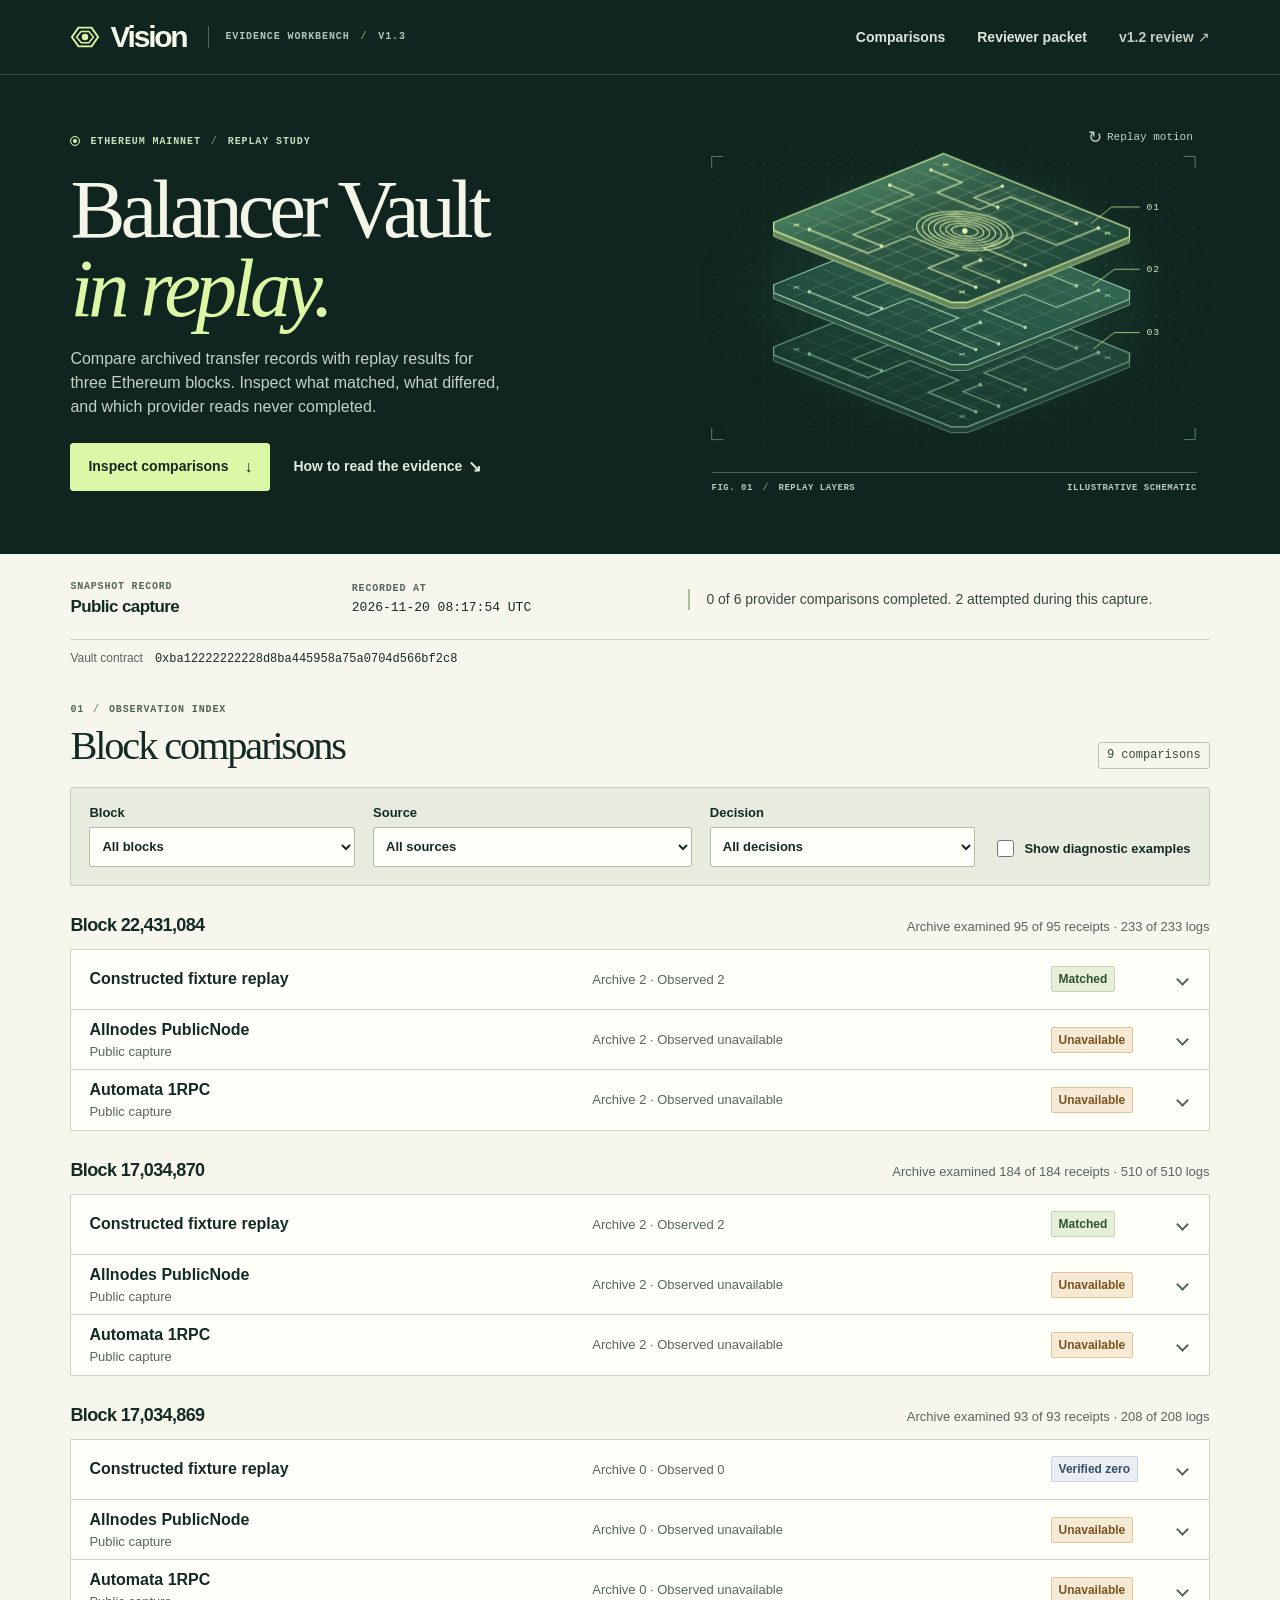
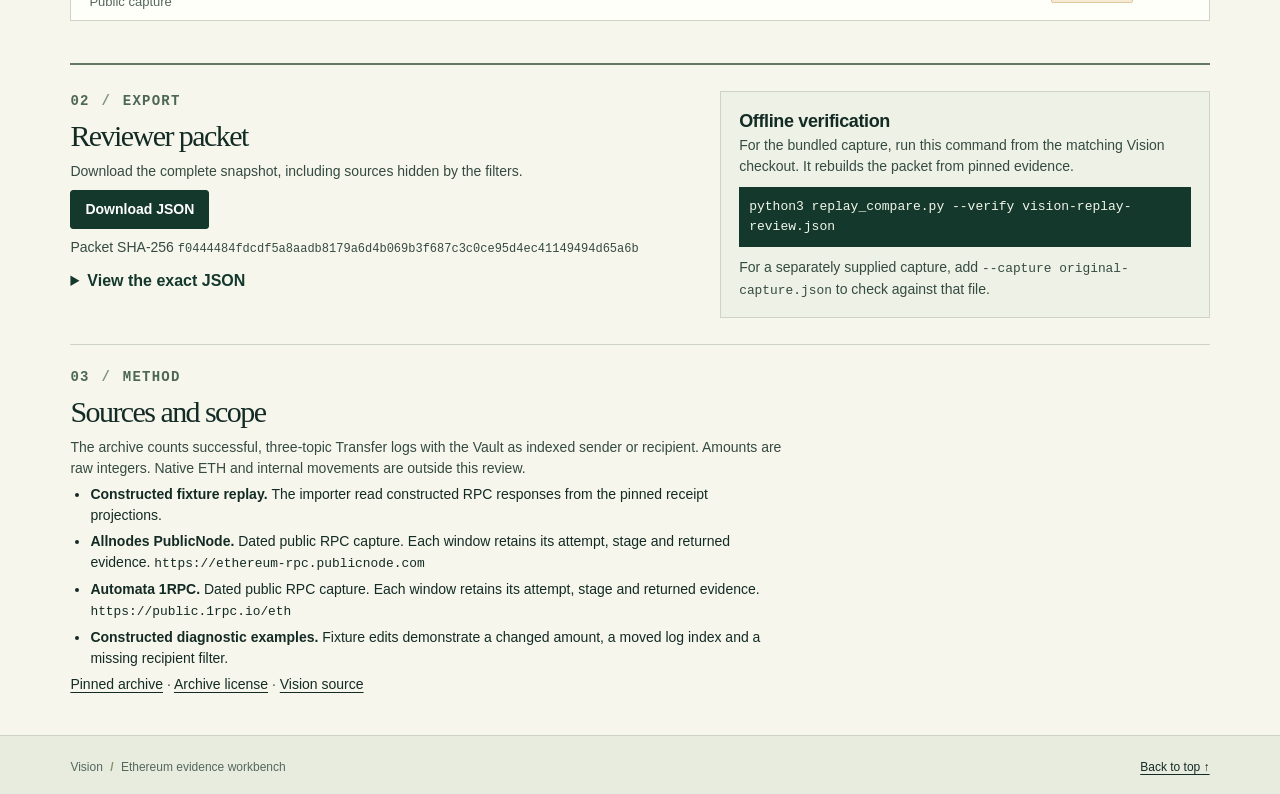
==== commit 51f081fb: "Publish cinematic Vision replay homepage" ====
--- a/index.html
+++ b/index.html
@@ -5,38 +5,212 @@
   <meta name="viewport" content="width=device-width,initial-scale=1">
   <meta name="color-scheme" content="light">
   <meta name="referrer" content="no-referrer">
+  <meta name="description" content="Inspect the Balancer Vault across three Ethereum blocks. Compare archived receipts with replay observations and download the evidence.">
   <title>Balancer Vault replay comparison · Vision</title>
   <link rel="stylesheet" href="./style.css">
   <script src="./review.js" defer></script>
 </head>
-<body>
+<body id="top">
   <a class="skip" href="#observations">Skip to comparisons</a>
-  <header class="mast">
-    <div class="wrap mast-inner">
-      <div class="wordmark"><b aria-hidden="true">V</b>vision <span>v1.3</span></div>
-      <nav aria-label="Report"><a href="#observations">Comparisons</a><a href="#packet">Reviewer packet</a><a id="previous-report" href="https://eaudoon.github.io/Vision/v1.2/">v1.2 review</a></nav>
-    </div>
-  </header>
+  <div class="cover">
+    <header class="mast">
+      <div class="wrap mast-inner">
+        <a href="#top" class="wordmark" aria-label="Vision home"><svg width="30" height="30" viewBox="0 0 32 32" aria-hidden="true" fill="none"><path d="M2 16 9 6h14l7 10-7 10H9z" stroke="currentColor" stroke-width="2"/><path d="m7 16 5-6h8l5 6-5 6h-8z" stroke="currentColor" stroke-width="1.6"/><circle cx="16" cy="16" r="3.4" fill="currentColor"/></svg><span>Vision</span></a>
+        <span class="edition">Evidence workbench <b>/</b> v1.3</span>
+        <nav aria-label="Report"><a href="#observations">Comparisons</a><a href="#packet">Reviewer packet</a><a id="previous-report" href="https://eaudoon.github.io/Vision/v1.2/">v1.2 review <span aria-hidden="true">↗</span></a></nav>
+      </div>
+    </header>
+    <section class="wrap intro" aria-labelledby="study-title">
+      <div class="intro-copy">
+        <p class="eyebrow"><span class="registration" aria-hidden="true"></span> Ethereum mainnet <span class="slash">/</span> Replay study</p>
+        <h1 id="study-title">Balancer Vault<br><em>in replay.</em></h1>
+        <p class="lead">Compare archived transfer records with replay results for three Ethereum blocks. Inspect what matched, what differed, and which provider reads never completed.</p>
+        <div class="cover-actions"><a class="action" href="#observations">Inspect comparisons <span aria-hidden="true">↓</span></a><a class="quiet-action" href="#method-title">How to read the evidence <span aria-hidden="true">↘</span></a></div>
+      </div>
+      <figure class="instrument sequence" id="instrument">
+        <svg viewBox="0 0 525 340" width="525" height="340" xmlns="http://www.w3.org/2000/svg" aria-hidden="true" class="replay-plate" focusable="false">
+<defs>
+ <radialGradient id="aura"><stop stop-color="#236e53" stop-opacity=".52"/><stop offset=".7" stop-color="#225640" stop-opacity=".18"/><stop offset="1" stop-color="#0c201c" stop-opacity="0"/></radialGradient>
+ <linearGradient id="upper" x1="0" x2="1" y1="0" y2="1"><stop stop-color="#62a47b"/><stop offset=".42" stop-color="#305b45"/><stop offset="1" stop-color="#193f34"/></linearGradient>
+ <linearGradient id="middle" x1="0" x2="1" y1="1" y2="0"><stop stop-color="#173e34"/><stop offset="1" stop-color="#3c745a"/></linearGradient>
+ <linearGradient id="lower" x1="0" x2="1" y1="1" y2="0"><stop stop-color="#123329"/><stop offset="1" stop-color="#294f40"/></linearGradient>
+ <pattern id="dots" width="13" height="13" patternUnits="userSpaceOnUse"><circle cx="2" cy="2" r=".8" fill="#9dddab" opacity=".38"/></pattern>
+</defs>
+<ellipse cx="263" cy="162" rx="264" ry="170" fill="url(#aura)"/>
+<rect x="8" y="9" width="505" height="315" fill="url(#dots)" opacity=".48"/>
+<g fill="none" stroke="#548371" stroke-width="1"><path d="M13 32v-12h12m485 12v-12h-12M13 299v12h12m485-12v12h-12"/></g>
+<g class="plate-surface plate-0">
+<polygon points="442.4,230.6 276.0,297.9 259.1,297.9 76.7,224.1 76.7,215.8 76.7,221.8 76.7,230.1 259.1,303.9 276.0,303.9 442.4,236.6" fill="#203f33" stroke="#71a58a" stroke-width=".7"/>
+<polygon points="251.5,145.1 442.4,222.2 442.4,230.6 276.0,297.9 259.1,297.9 76.7,224.1 76.7,215.8" fill="url(#lower)" stroke="#71a58a" stroke-width="1.25"/>
+<path d="M271.3,157.6 L97.4,227.9" fill="none" stroke="#4b7a67" stroke-width="0.65" opacity="0.6"/>
+<path d="M290.1,165.2 L116.2,235.5" fill="none" stroke="#4b7a67" stroke-width="0.65" opacity="0.6"/>
+<path d="M308.9,172.8 L135.0,243.1" fill="none" stroke="#4b7a67" stroke-width="0.65" opacity="0.6"/>
+<path d="M327.7,180.4 L153.8,250.7" fill="none" stroke="#4b7a67" stroke-width="0.65" opacity="0.6"/>
+<path d="M346.5,188.0 L172.6,258.3" fill="none" stroke="#4b7a67" stroke-width="0.65" opacity="0.6"/>
+<path d="M365.3,195.6 L191.4,265.9" fill="none" stroke="#4b7a67" stroke-width="0.65" opacity="0.6"/>
+<path d="M384.1,203.2 L210.2,273.5" fill="none" stroke="#4b7a67" stroke-width="0.65" opacity="0.6"/>
+<path d="M402.9,210.8 L229.0,281.1" fill="none" stroke="#4b7a67" stroke-width="0.65" opacity="0.6"/>
+<path d="M421.7,218.4 L247.8,288.7" fill="none" stroke="#4b7a67" stroke-width="0.65" opacity="0.6"/>
+<path d="M241.2,154.6 L429.2,230.6" fill="none" stroke="#4b7a67" stroke-width="0.65" opacity="0.6"/>
+<path d="M222.4,162.2 L410.4,238.2" fill="none" stroke="#4b7a67" stroke-width="0.65" opacity="0.6"/>
+<path d="M203.6,169.8 L391.6,245.8" fill="none" stroke="#4b7a67" stroke-width="0.65" opacity="0.6"/>
+<path d="M184.8,177.4 L372.8,253.4" fill="none" stroke="#4b7a67" stroke-width="0.65" opacity="0.6"/>
+<path d="M166.0,185.0 L354.0,261.0" fill="none" stroke="#4b7a67" stroke-width="0.65" opacity="0.6"/>
+<path d="M147.2,192.6 L335.2,268.6" fill="none" stroke="#4b7a67" stroke-width="0.65" opacity="0.6"/>
+<path d="M128.4,200.2 L316.4,276.2" fill="none" stroke="#4b7a67" stroke-width="0.65" opacity="0.6"/>
+<path d="M109.6,207.8 L297.6,283.8" fill="none" stroke="#4b7a67" stroke-width="0.65" opacity="0.6"/>
+<path d="M90.8,215.4 L278.8,291.4" fill="none" stroke="#4b7a67" stroke-width="0.65" opacity="0.6"/>
+<path d="M238.4,161.8 L270.3,174.7 L245.0,185.0 L288.2,202.5 L320.2,189.6 L387.8,216.9" fill="none" stroke="#79ac88" stroke-width="1.4" opacity="0.82"/>
+<circle cx="238.4" cy="161.8" r="1.9" fill="#79ac88"/>
+<circle cx="387.8" cy="216.9" r="1.9" fill="#79ac88"/>
+<path d="M196.1,177.4 L220.5,187.3 L177.3,204.8 L197.0,212.7 L158.5,228.3 L187.6,240.1" fill="none" stroke="#79ac88" stroke-width="1.4" opacity="0.82"/>
+<circle cx="196.1" cy="177.4" r="1.9" fill="#79ac88"/>
+<circle cx="187.6" cy="240.1" r="1.9" fill="#79ac88"/>
+<path d="M113.4,223.0 L173.5,247.3 L216.8,229.8 L266.6,250.0 L235.6,262.5 L284.4,282.3" fill="none" stroke="#79ac88" stroke-width="1.4" opacity="0.82"/>
+<circle cx="113.4" cy="223.0" r="1.9" fill="#79ac88"/>
+<circle cx="284.4" cy="282.3" r="1.9" fill="#79ac88"/>
+<path d="M410.4,221.5 L367.2,239.0 L334.3,225.7 L292.9,242.4 L335.2,259.5" fill="none" stroke="#79ac88" stroke-width="1.4" opacity="0.82"/>
+<circle cx="410.4" cy="221.5" r="1.9" fill="#79ac88"/>
+<circle cx="335.2" cy="259.5" r="1.9" fill="#79ac88"/>
+<path d="M311.7,178.5 L282.6,190.3 L307.0,200.2" fill="none" stroke="#79ac88" stroke-width="1.4" opacity="0.82"/>
+<circle cx="311.7" cy="178.5" r="1.9" fill="#79ac88"/>
+<circle cx="307.0" cy="200.2" r="1.9" fill="#79ac88"/>
+<path d="M307.9,276.6 L271.3,261.8 L289.1,254.5" fill="none" stroke="#79ac88" stroke-width="1.4" opacity="0.82"/>
+<circle cx="307.9" cy="276.6" r="1.9" fill="#79ac88"/>
+<circle cx="289.1" cy="254.5" r="1.9" fill="#79ac88"/>
+<path d="M250.6,155.4 L256.2,157.6" fill="none" stroke="#71a58a" stroke-width="1" opacity="1"/>
+<path d="M256.2,155.4 L250.6,157.6" fill="none" stroke="#71a58a" stroke-width="1" opacity="1"/>
+<path d="M97.4,217.3 L103.0,219.6" fill="none" stroke="#71a58a" stroke-width="1" opacity="1"/>
+<path d="M103.0,217.3 L97.4,219.6" fill="none" stroke="#71a58a" stroke-width="1" opacity="1"/>
+<path d="M267.5,286.1 L273.2,288.4" fill="none" stroke="#71a58a" stroke-width="1" opacity="1"/>
+<path d="M273.2,286.1 L267.5,288.4" fill="none" stroke="#71a58a" stroke-width="1" opacity="1"/>
+<path d="M417.0,225.7 L422.6,227.9" fill="none" stroke="#71a58a" stroke-width="1" opacity="1"/>
+<path d="M422.6,225.7 L417.0,227.9" fill="none" stroke="#71a58a" stroke-width="1" opacity="1"/>
+</g>
+<g class="plate-surface plate-1">
+<polygon points="442.4,166.6 276.0,233.9 259.1,233.9 76.7,160.1 76.7,151.8 76.7,157.8 76.7,166.1 259.1,239.9 276.0,239.9 442.4,172.6" fill="#2e5541" stroke="#94c3a6" stroke-width=".7"/>
+<polygon points="251.5,81.1 442.4,158.2 442.4,166.6 276.0,233.9 259.1,233.9 76.7,160.1 76.7,151.8" fill="url(#middle)" stroke="#94c3a6" stroke-width="1.25"/>
+<path d="M271.3,93.6 L97.4,163.9" fill="none" stroke="#67937a" stroke-width="0.65" opacity="0.6"/>
+<path d="M290.1,101.2 L116.2,171.5" fill="none" stroke="#67937a" stroke-width="0.65" opacity="0.6"/>
+<path d="M308.9,108.8 L135.0,179.1" fill="none" stroke="#67937a" stroke-width="0.65" opacity="0.6"/>
+<path d="M327.7,116.4 L153.8,186.7" fill="none" stroke="#67937a" stroke-width="0.65" opacity="0.6"/>
+<path d="M346.5,124.0 L172.6,194.3" fill="none" stroke="#67937a" stroke-width="0.65" opacity="0.6"/>
+<path d="M365.3,131.6 L191.4,201.9" fill="none" stroke="#67937a" stroke-width="0.65" opacity="0.6"/>
+<path d="M384.1,139.2 L210.2,209.5" fill="none" stroke="#67937a" stroke-width="0.65" opacity="0.6"/>
+<path d="M402.9,146.8 L229.0,217.1" fill="none" stroke="#67937a" stroke-width="0.65" opacity="0.6"/>
+<path d="M421.7,154.4 L247.8,224.7" fill="none" stroke="#67937a" stroke-width="0.65" opacity="0.6"/>
+<path d="M241.2,90.6 L429.2,166.6" fill="none" stroke="#67937a" stroke-width="0.65" opacity="0.6"/>
+<path d="M222.4,98.2 L410.4,174.2" fill="none" stroke="#67937a" stroke-width="0.65" opacity="0.6"/>
+<path d="M203.6,105.8 L391.6,181.8" fill="none" stroke="#67937a" stroke-width="0.65" opacity="0.6"/>
+<path d="M184.8,113.4 L372.8,189.4" fill="none" stroke="#67937a" stroke-width="0.65" opacity="0.6"/>
+<path d="M166.0,121.0 L354.0,197.0" fill="none" stroke="#67937a" stroke-width="0.65" opacity="0.6"/>
+<path d="M147.2,128.6 L335.2,204.6" fill="none" stroke="#67937a" stroke-width="0.65" opacity="0.6"/>
+<path d="M128.4,136.2 L316.4,212.2" fill="none" stroke="#67937a" stroke-width="0.65" opacity="0.6"/>
+<path d="M109.6,143.8 L297.6,219.8" fill="none" stroke="#67937a" stroke-width="0.65" opacity="0.6"/>
+<path d="M90.8,151.4 L278.8,227.4" fill="none" stroke="#67937a" stroke-width="0.65" opacity="0.6"/>
+<path d="M238.4,97.8 L270.3,110.7 L245.0,121.0 L288.2,138.5 L320.2,125.6 L387.8,152.9" fill="none" stroke="#9fd2a8" stroke-width="1.4" opacity="0.82"/>
+<circle cx="238.4" cy="97.8" r="1.9" fill="#9fd2a8"/>
+<circle cx="387.8" cy="152.9" r="1.9" fill="#9fd2a8"/>
+<path d="M196.1,113.4 L220.5,123.3 L177.3,140.8 L197.0,148.7 L158.5,164.3 L187.6,176.1" fill="none" stroke="#9fd2a8" stroke-width="1.4" opacity="0.82"/>
+<circle cx="196.1" cy="113.4" r="1.9" fill="#9fd2a8"/>
+<circle cx="187.6" cy="176.1" r="1.9" fill="#9fd2a8"/>
+<path d="M113.4,159.0 L173.5,183.3 L216.8,165.8 L266.6,186.0 L235.6,198.5 L284.4,218.3" fill="none" stroke="#9fd2a8" stroke-width="1.4" opacity="0.82"/>
+<circle cx="113.4" cy="159.0" r="1.9" fill="#9fd2a8"/>
+<circle cx="284.4" cy="218.3" r="1.9" fill="#9fd2a8"/>
+<path d="M410.4,157.5 L367.2,175.0 L334.3,161.7 L292.9,178.4 L335.2,195.5" fill="none" stroke="#9fd2a8" stroke-width="1.4" opacity="0.82"/>
+<circle cx="410.4" cy="157.5" r="1.9" fill="#9fd2a8"/>
+<circle cx="335.2" cy="195.5" r="1.9" fill="#9fd2a8"/>
+<path d="M311.7,114.5 L282.6,126.3 L307.0,136.2" fill="none" stroke="#9fd2a8" stroke-width="1.4" opacity="0.82"/>
+<circle cx="311.7" cy="114.5" r="1.9" fill="#9fd2a8"/>
+<circle cx="307.0" cy="136.2" r="1.9" fill="#9fd2a8"/>
+<path d="M307.9,212.6 L271.3,197.8 L289.1,190.5" fill="none" stroke="#9fd2a8" stroke-width="1.4" opacity="0.82"/>
+<circle cx="307.9" cy="212.6" r="1.9" fill="#9fd2a8"/>
+<circle cx="289.1" cy="190.5" r="1.9" fill="#9fd2a8"/>
+<path d="M250.6,91.4 L256.2,93.6" fill="none" stroke="#94c3a6" stroke-width="1" opacity="1"/>
+<path d="M256.2,91.4 L250.6,93.6" fill="none" stroke="#94c3a6" stroke-width="1" opacity="1"/>
+<path d="M97.4,153.3 L103.0,155.6" fill="none" stroke="#94c3a6" stroke-width="1" opacity="1"/>
+<path d="M103.0,153.3 L97.4,155.6" fill="none" stroke="#94c3a6" stroke-width="1" opacity="1"/>
+<path d="M267.5,222.1 L273.2,224.4" fill="none" stroke="#94c3a6" stroke-width="1" opacity="1"/>
+<path d="M273.2,222.1 L267.5,224.4" fill="none" stroke="#94c3a6" stroke-width="1" opacity="1"/>
+<path d="M417.0,161.7 L422.6,163.9" fill="none" stroke="#94c3a6" stroke-width="1" opacity="1"/>
+<path d="M422.6,161.7 L417.0,163.9" fill="none" stroke="#94c3a6" stroke-width="1" opacity="1"/>
+</g>
+<g class="plate-surface plate-2">
+<polygon points="442.4,102.6 276.0,169.9 259.1,169.9 76.7,96.1 76.7,87.8 76.7,93.8 76.7,102.1 259.1,175.9 276.0,175.9 442.4,108.6" fill="#65855c" stroke="#d8f7a8" stroke-width=".7"/>
+<polygon points="251.5,17.1 442.4,94.2 442.4,102.6 276.0,169.9 259.1,169.9 76.7,96.1 76.7,87.8" fill="url(#upper)" stroke="#d8f7a8" stroke-width="1.25"/>
+<path d="M271.3,29.6 L97.4,99.9" fill="none" stroke="#9bb79b" stroke-width="0.65" opacity="0.6"/>
+<path d="M290.1,37.2 L116.2,107.5" fill="none" stroke="#9bb79b" stroke-width="0.65" opacity="0.6"/>
+<path d="M308.9,44.8 L135.0,115.1" fill="none" stroke="#9bb79b" stroke-width="0.65" opacity="0.6"/>
+<path d="M327.7,52.4 L153.8,122.7" fill="none" stroke="#9bb79b" stroke-width="0.65" opacity="0.6"/>
+<path d="M346.5,60.0 L172.6,130.3" fill="none" stroke="#9bb79b" stroke-width="0.65" opacity="0.6"/>
+<path d="M365.3,67.6 L191.4,137.9" fill="none" stroke="#9bb79b" stroke-width="0.65" opacity="0.6"/>
+<path d="M384.1,75.2 L210.2,145.5" fill="none" stroke="#9bb79b" stroke-width="0.65" opacity="0.6"/>
+<path d="M402.9,82.8 L229.0,153.1" fill="none" stroke="#9bb79b" stroke-width="0.65" opacity="0.6"/>
+<path d="M421.7,90.4 L247.8,160.7" fill="none" stroke="#9bb79b" stroke-width="0.65" opacity="0.6"/>
+<path d="M241.2,26.6 L429.2,102.6" fill="none" stroke="#9bb79b" stroke-width="0.65" opacity="0.6"/>
+<path d="M222.4,34.2 L410.4,110.2" fill="none" stroke="#9bb79b" stroke-width="0.65" opacity="0.6"/>
+<path d="M203.6,41.8 L391.6,117.8" fill="none" stroke="#9bb79b" stroke-width="0.65" opacity="0.6"/>
+<path d="M184.8,49.4 L372.8,125.4" fill="none" stroke="#9bb79b" stroke-width="0.65" opacity="0.6"/>
+<path d="M166.0,57.0 L354.0,133.0" fill="none" stroke="#9bb79b" stroke-width="0.65" opacity="0.6"/>
+<path d="M147.2,64.6 L335.2,140.6" fill="none" stroke="#9bb79b" stroke-width="0.65" opacity="0.6"/>
+<path d="M128.4,72.2 L316.4,148.2" fill="none" stroke="#9bb79b" stroke-width="0.65" opacity="0.6"/>
+<path d="M109.6,79.8 L297.6,155.8" fill="none" stroke="#9bb79b" stroke-width="0.65" opacity="0.6"/>
+<path d="M90.8,87.4 L278.8,163.4" fill="none" stroke="#9bb79b" stroke-width="0.65" opacity="0.6"/>
+<path d="M238.4,33.8 L270.3,46.7 L245.0,57.0 L288.2,74.5 L320.2,61.6 L387.8,88.9" fill="none" stroke="#d5e9ac" stroke-width="1.4" opacity="0.82"/>
+<circle cx="238.4" cy="33.8" r="1.9" fill="#d5e9ac"/>
+<circle cx="387.8" cy="88.9" r="1.9" fill="#d5e9ac"/>
+<path d="M196.1,49.4 L220.5,59.3 L177.3,76.8 L197.0,84.7 L158.5,100.3 L187.6,112.1" fill="none" stroke="#d5e9ac" stroke-width="1.4" opacity="0.82"/>
+<circle cx="196.1" cy="49.4" r="1.9" fill="#d5e9ac"/>
+<circle cx="187.6" cy="112.1" r="1.9" fill="#d5e9ac"/>
+<path d="M113.4,95.0 L173.5,119.3 L216.8,101.8 L266.6,122.0 L235.6,134.5 L284.4,154.3" fill="none" stroke="#d5e9ac" stroke-width="1.4" opacity="0.82"/>
+<circle cx="113.4" cy="95.0" r="1.9" fill="#d5e9ac"/>
+<circle cx="284.4" cy="154.3" r="1.9" fill="#d5e9ac"/>
+<path d="M410.4,93.5 L367.2,111.0 L334.3,97.7 L292.9,114.4 L335.2,131.5" fill="none" stroke="#d5e9ac" stroke-width="1.4" opacity="0.82"/>
+<circle cx="410.4" cy="93.5" r="1.9" fill="#d5e9ac"/>
+<circle cx="335.2" cy="131.5" r="1.9" fill="#d5e9ac"/>
+<path d="M311.7,50.5 L282.6,62.3 L307.0,72.2" fill="none" stroke="#d5e9ac" stroke-width="1.4" opacity="0.82"/>
+<circle cx="311.7" cy="50.5" r="1.9" fill="#d5e9ac"/>
+<circle cx="307.0" cy="72.2" r="1.9" fill="#d5e9ac"/>
+<path d="M307.9,148.6 L271.3,133.8 L289.1,126.5" fill="none" stroke="#d5e9ac" stroke-width="1.4" opacity="0.82"/>
+<circle cx="307.9" cy="148.6" r="1.9" fill="#d5e9ac"/>
+<circle cx="289.1" cy="126.5" r="1.9" fill="#d5e9ac"/>
+<path d="M250.6,27.4 L256.2,29.6" fill="none" stroke="#d8f7a8" stroke-width="1" opacity="1"/>
+<path d="M256.2,27.4 L250.6,29.6" fill="none" stroke="#d8f7a8" stroke-width="1" opacity="1"/>
+<path d="M97.4,89.3 L103.0,91.6" fill="none" stroke="#d8f7a8" stroke-width="1" opacity="1"/>
+<path d="M103.0,89.3 L97.4,91.6" fill="none" stroke="#d8f7a8" stroke-width="1" opacity="1"/>
+<path d="M267.5,158.1 L273.2,160.4" fill="none" stroke="#d8f7a8" stroke-width="1" opacity="1"/>
+<path d="M273.2,158.1 L267.5,160.4" fill="none" stroke="#d8f7a8" stroke-width="1" opacity="1"/>
+<path d="M417.0,97.7 L422.6,99.9" fill="none" stroke="#d8f7a8" stroke-width="1" opacity="1"/>
+<path d="M422.6,97.7 L417.0,99.9" fill="none" stroke="#d8f7a8" stroke-width="1" opacity="1"/>
+<path d="M311.9,112.2 L306.0,114.1 L299.0,115.5 L291.2,116.4 L282.9,116.6 L274.3,116.2 L265.7,115.2 L257.3,113.7 L249.3,111.6 L242.1,109.1 L235.9,106.1 L230.7,102.9 L226.9,99.5 L224.5,96.1 L223.5,92.6 L224.1,89.2 L226.1,86.1 L229.6,83.3 L234.4,80.8 L240.4,78.9 L247.3,77.5 L255.1,76.7 L263.4,76.5 L272.0,76.8 L280.6,77.8 L289.0,79.4 L297.0,81.4 L304.2,84.0 L310.4,86.9 L315.6,90.1 L319.4,93.5 L321.8,97.0 L322.8,100.5 L322.3,103.8 L320.2,107.0 L316.7,109.8 L311.9,112.2" fill="none" stroke="#e1f6a9" stroke-width="1.15" opacity="0.9"/>
+<path d="M307.2,110.3 L302.0,112.0 L295.9,113.2 L289.0,114.0 L281.7,114.2 L274.2,113.8 L266.6,113.0 L259.2,111.6 L252.2,109.8 L245.9,107.5 L240.4,105.0 L235.9,102.2 L232.5,99.2 L230.4,96.1 L229.5,93.1 L230.0,90.1 L231.8,87.3 L234.9,84.9 L239.1,82.7 L244.3,81.0 L250.5,79.8 L257.3,79.1 L264.6,78.9 L272.1,79.2 L279.7,80.1 L287.1,81.5 L294.1,83.3 L300.4,85.5 L305.9,88.1 L310.4,90.9 L313.8,93.9 L315.9,96.9 L316.8,100.0 L316.3,102.9 L314.5,105.7 L311.5,108.2 L307.2,110.3" fill="none" stroke="#e1f6a9" stroke-width="1.15" opacity="0.9"/>
+<path d="M302.5,108.4 L298.0,109.9 L292.7,110.9 L286.8,111.6 L280.6,111.7 L274.0,111.4 L267.5,110.7 L261.1,109.5 L255.1,107.9 L249.7,106.0 L244.9,103.8 L241.0,101.4 L238.1,98.8 L236.3,96.2 L235.6,93.5 L236.0,91.0 L237.5,88.6 L240.2,86.5 L243.8,84.6 L248.3,83.2 L253.6,82.1 L259.5,81.5 L265.8,81.3 L272.3,81.6 L278.8,82.4 L285.2,83.5 L291.2,85.1 L296.7,87.0 L301.4,89.2 L305.3,91.7 L308.2,94.2 L310.0,96.9 L310.8,99.5 L310.3,102.1 L308.8,104.4 L306.2,106.6 L302.5,108.4" fill="none" stroke="#e1f6a9" stroke-width="1.15" opacity="0.9"/>
+<path d="M297.8,106.5 L294.0,107.7 L289.6,108.6 L284.7,109.1 L279.4,109.3 L273.9,109.0 L268.4,108.4 L263.0,107.4 L258.0,106.1 L253.4,104.5 L249.4,102.6 L246.2,100.6 L243.7,98.4 L242.2,96.2 L241.6,94.0 L241.9,91.9 L243.2,89.9 L245.4,88.1 L248.5,86.5 L252.3,85.3 L256.7,84.4 L261.7,83.9 L266.9,83.7 L272.4,84.0 L277.9,84.6 L283.3,85.6 L288.3,86.9 L292.9,88.5 L296.9,90.4 L300.1,92.4 L302.6,94.6 L304.1,96.8 L304.8,99.0 L304.4,101.2 L303.1,103.2 L300.9,105.0 L297.8,106.5" fill="none" stroke="#e1f6a9" stroke-width="1.15" opacity="0.9"/>
+<path d="M293.1,104.6 L290.1,105.6 L286.5,106.3 L282.5,106.7 L278.2,106.9 L273.8,106.7 L269.3,106.2 L265.0,105.4 L260.9,104.3 L257.2,103.0 L254.0,101.5 L251.3,99.8 L249.3,98.1 L248.1,96.3 L247.6,94.5 L247.9,92.8 L248.9,91.1 L250.7,89.7 L253.2,88.4 L256.3,87.4 L259.9,86.7 L263.9,86.3 L268.1,86.2 L272.6,86.4 L277.0,86.9 L281.3,87.7 L285.4,88.8 L289.1,90.1 L292.4,91.6 L295.0,93.2 L297.0,95.0 L298.2,96.8 L298.7,98.6 L298.4,100.3 L297.4,101.9 L295.6,103.4 L293.1,104.6" fill="none" stroke="#e1f6a9" stroke-width="1.15" opacity="0.9"/>
+<path d="M288.4,102.7 L286.1,103.5 L283.3,104.0 L280.3,104.3 L277.0,104.4 L273.6,104.3 L270.2,103.9 L266.9,103.3 L263.8,102.5 L260.9,101.5 L258.5,100.3 L256.5,99.1 L254.9,97.7 L254.0,96.3 L253.6,95.0 L253.8,93.6 L254.6,92.4 L256.0,91.3 L257.9,90.3 L260.2,89.6 L263.0,89.0 L266.0,88.7 L269.3,88.6 L272.7,88.8 L276.1,89.2 L279.4,89.8 L282.5,90.6 L285.4,91.6 L287.8,92.7 L289.9,94.0 L291.4,95.3 L292.3,96.7 L292.7,98.1 L292.5,99.4 L291.7,100.6 L290.3,101.7 L288.4,102.7" fill="none" stroke="#e1f6a9" stroke-width="1.15" opacity="0.9"/>
+<path d="M283.7,100.8 L282.1,101.3 L280.2,101.7 L278.1,101.9 L275.8,102.0 L273.5,101.9 L271.1,101.6 L268.8,101.2 L266.7,100.6 L264.7,99.9 L263.0,99.1 L261.6,98.3 L260.5,97.3 L259.9,96.4 L259.6,95.4 L259.8,94.5 L260.3,93.7 L261.3,92.9 L262.6,92.2 L264.2,91.7 L266.1,91.3 L268.2,91.1 L270.5,91.0 L272.8,91.2 L275.2,91.4 L277.5,91.8 L279.7,92.4 L281.6,93.1 L283.3,93.9 L284.7,94.8 L285.8,95.7 L286.4,96.6 L286.7,97.6 L286.5,98.5 L286.0,99.4 L285.0,100.1 L283.7,100.8" fill="none" stroke="#e1f6a9" stroke-width="1.15" opacity="0.9"/>
+<circle cx="273.2" cy="96.5" r="2.8" fill="#edffab"/>
+</g>
+<g class="leaders" fill="none" stroke="#b9d88d" stroke-width=".9"><path d="M403 89l21-17h29"/><path d="M404 153l23-17h26"/><path d="M405 218l22-17h26"/></g>
+<g class="leaders" fill="#d1e6ba" font-family="monospace" font-size="10" letter-spacing="1"><text x="460" y="75">01</text><text x="460" y="139">02</text><text x="460" y="204">03</text></g></svg>
+        <figcaption><span>Fig. 01 <b>/</b> Replay layers</span><span>Illustrative schematic</span></figcaption>
+        <button type="button" id="replay-motion" class="motion-button" aria-label="Replay the schematic animation" hidden><span aria-hidden="true">↻</span> Replay motion</button>
+      </figure>
+    </section>
+  </div>
   <main class="wrap">
-    <div class="intro">
-      <div>
-        <p class="eyebrow">Ethereum mainnet · Chain 1</p>
-        <h1>Balancer Vault replay comparison</h1>
-        <p class="lead">Which sources recovered the same Vault transfers as the archived receipts in these three blocks?</p>
-      </div>
-      <aside class="capture" aria-labelledby="capture-title" id="capture" hidden>
-        <h2 id="capture-title">Public capture</h2>
-        <time id="captured-at"></time>
-        <p id="capture-summary"></p>
-      </aside>
-    </div>
+    <aside class="capture" aria-labelledby="capture-title" id="capture" hidden>
+      <div><p class="cap-kicker">Snapshot record</p><h2 id="capture-title">Public capture</h2></div>
+      <div class="cap-time"><span class="cap-kicker">Recorded at</span><time id="captured-at"></time></div>
+      <p id="capture-summary"></p>
+    </aside>
     <p id="load-status" class="status" role="status">Loading the reviewer packet…</p>
     <button type="button" class="button" id="retry-packet" hidden>Retry packet</button>
     <noscript><p>Enable JavaScript to compare observations, or <a href="./packet.json" download="vision-replay-review.json">download the reviewer packet</a>.</p></noscript>
     <div id="report" hidden>
       <div class="scope-line"><span>Vault contract</span> <code id="vault"></code></div>
       <section id="observations" aria-labelledby="results-title">
-        <div class="section-heading"><h2 id="results-title">Block comparisons</h2><p id="result-count" role="status"></p></div>
+        <div class="section-heading"><div><p class="chapter">01 <span>/</span> Observation index</p><h2 id="results-title">Block comparisons</h2></div><p id="result-count" role="status"></p></div>
         <div class="filters" role="group" aria-label="Filter comparisons">
           <label>Block<select id="block-filter"><option value="">All blocks</option></select></label>
           <label>Source<select id="source-filter"><option value="">All sources</option></select></label>
@@ -49,6 +223,7 @@
       </section>
       <section id="packet" class="packet" aria-labelledby="packet-title">
         <div>
+          <p class="chapter">02 <span>/</span> Export</p>
           <h2 id="packet-title">Reviewer packet</h2>
           <p>Download the complete snapshot, including sources hidden by the filters.</p>
           <a id="download-packet" class="button" download="vision-replay-review.json">Download JSON</a>
@@ -63,6 +238,7 @@
         </div>
       </section>
       <section class="method" aria-labelledby="method-title">
+        <p class="chapter">03 <span>/</span> Method</p>
         <h2 id="method-title">Sources and scope</h2>
         <p>The archive counts successful, three-topic Transfer logs with the Vault as indexed sender or recipient. Amounts are raw integers. Native ETH and internal movements are outside this review.</p>
         <ul id="sources"></ul>
@@ -70,6 +246,6 @@
       </section>
     </div>
   </main>
-  <footer><div class="wrap">Vision · Ethereum evidence workbench</div></footer>
+  <footer><div class="wrap"><span>Vision <b>/</b> Ethereum evidence workbench</span><a href="#top">Back to top ↑</a></div></footer>
 </body>
 </html>
--- a/style.css
+++ b/style.css
@@ -117,3 +117,144 @@
   .fields { grid-template-columns: minmax(70px,.45fr) minmax(0,1fr); }
   .packet { padding: 18px 0; }
 }
+
+/* Replay studio. A dark optical plate leads into a light reading surface. */
+:root {
+  --ink: #132b24;
+  --body: #354a41;
+  --muted: #55675d;
+  --dark: #15382d;
+  --ground: #f6f6ed;
+  --paper: #fffffa;
+  --line: #cdd4c6;
+  --lime: #dcf7a6;
+  --cover: #10251f;
+  font-family: Arial, Helvetica, sans-serif;
+}
+.wrap { width: min(1272px, calc(100% - clamp(40px, 11vw, 176px))); }
+.skip { z-index: 10; color: var(--ink); }
+.cover { background: var(--cover); color: #f4f5e9; }
+.cover :focus-visible { outline-color: var(--lime); }
+.mast { border-color: #374b3f; }
+.mast-inner { min-height: 74px; justify-content: flex-start; gap: 22px; }
+.wordmark { display: inline-flex; align-items: center; gap: 10px; color: #f6f8e9; text-decoration: none; }
+.wordmark svg { color: var(--lime); }
+.wordmark span { font: 650 30px/1 Arial, Helvetica, sans-serif; letter-spacing: -.075em; padding: 0; border: 0; margin: 0; }
+.edition, .eyebrow, .instrument figcaption, .cap-kicker, .chapter {
+  font: 600 10px/1.55 var(--mono); letter-spacing: .09em; text-transform: uppercase;
+}
+.edition { color: #b4c5b8; border-left: 1px solid #4d6456; padding: 3px 0 3px 16px; }
+.edition b, .instrument figcaption b, footer b { color: #7e996a; margin-inline: 4px; }
+.mast nav { margin-left: auto; gap: clamp(14px,2.5vw,36px); }
+nav a { color: #e0e5d7; font-size: 14px; font-weight: 550; padding-block: 10px; }
+nav a:hover, .quiet-action:hover { color: var(--lime); text-underline-offset: 5px; }
+#previous-report { color: #c4cdbd; }
+.intro { grid-template-columns: minmax(0,1.13fr) minmax(0,1fr); gap: clamp(22px,4vw,66px); padding-block: clamp(38px,4.2vw,64px) clamp(38px,4.6vw,68px); }
+.intro-copy { min-width: 0; }
+.eyebrow { display: flex; align-items: center; flex-wrap: wrap; gap: 10px; color: #c8ddba; }
+.registration { width: 10px; height: 10px; border: 1px solid #c9e8ad; border-radius: 50%; box-shadow: inset 0 0 0 2px var(--cover); background: var(--lime); }
+.slash { color: #88a184; font-weight: 400; }
+h1 { font: 500 clamp(60px,6.45vw,100px)/.96 Georgia, 'Times New Roman', serif; letter-spacing: -.061em; max-width: none; margin: 21px 0 18px; }
+h1 em { color: var(--lime); font-weight: 400; }
+.lead { color: #c4d1c3; font: 400 clamp(16px,1.24vw,19px)/1.52 Arial, Helvetica, sans-serif; max-width: 49ch; text-wrap: pretty; }
+.cover-actions { display: flex; align-items: center; flex-wrap: wrap; gap: 8px 23px; margin-top: 23px; }
+.action, .quiet-action { display: inline-flex; align-items: center; justify-content: center; min-height: 44px; font-size: 14px; font-weight: 650; }
+.action { background: var(--lime); color: #13281e; padding: 11px 17px; gap: 16px; border: 1px solid var(--lime); border-radius: 3px; text-decoration: none; }
+.action:hover { background: #eefacb; }
+.action span, .quiet-action span { font-size: 16px; }
+.quiet-action { gap: 6px; text-decoration: none; color: #e2eadb; }
+.quiet-action:hover { text-decoration: underline; }
+body:has(#report[hidden]) .cover-actions { display: none; }
+.instrument { position: relative; min-width: 0; margin: 8px 0 0; perspective: 850px; }
+.replay-plate { display: block; width: 100%; height: auto; aspect-ratio: 525 / 340; }
+.instrument figcaption { display: flex; justify-content: space-between; gap: 9px; flex-wrap: wrap; border-top: 1px solid #4a5e4d; margin: 4px 2.5% 0; padding-top: 9px; color: #bbc9b9; letter-spacing: .055em; font-size: 9px; }
+.motion-button { position: absolute; top: -16px; right: 2.5%; display: inline-flex; justify-content: center; align-items: center; color: #c2cfc3; font: 11px/1.4 var(--mono); gap: 5px; margin: 0; border: 0; background: #10251f; min-height: 34px; padding: 6px 4px; }
+.motion-button:hover { color: var(--lime); background: #18362c; }
+.motion-button span { font: 17px/1 Arial, sans-serif; }
+@media (prefers-reduced-motion: no-preference) {
+  .sequence .replay-plate { animation: sweep-in 2.85s cubic-bezier(.19,.75,.21,1) both; }
+  .sequence .plate-surface { animation: plane-in 2.45s cubic-bezier(.19,.76,.15,1) both; }
+  .sequence .plate-0 { --entry-x: 24px; --entry-y: -30px; }
+  .sequence .plate-1 { --entry-x: 4px; --entry-y: 12px; animation-delay: .1s; }
+  .sequence .plate-2 { --entry-x: -28px; --entry-y: 56px; animation-delay: .16s; }
+  .sequence .leaders { animation: leader-in 1s .9s ease-out both; }
+  @keyframes sweep-in { from { transform: rotateY(-17deg) rotateX(8deg) rotateZ(-3deg) scale(.91); } to { transform: none; } }
+  @keyframes plane-in { from { transform: translate(var(--entry-x),var(--entry-y)); } to { transform: translate(0,0); } }
+  @keyframes leader-in { from { opacity: 0; } to { opacity: 1; } }
+}
+@media (prefers-reduced-motion: reduce) { .motion-button { display: none; } }
+.capture { display: grid; grid-template-columns: .82fr 1fr 1.7fr; gap: 12px 30px; align-items: center; padding: 25px 0 20px; border: 0; background: transparent; }
+.capture h2 { font: 600 17px/1.35 Arial,Helvetica,sans-serif; letter-spacing: -.035em; margin: 2px 0 0; }
+.capture p { margin: 0; }
+.cap-time { display: grid; gap: 2px; }
+.capture .cap-kicker { font: 600 10px/1.5 var(--mono); letter-spacing: .08em; color: var(--muted); }
+.capture time { font-weight: 500; font-size: 13px; }
+#capture-summary { border-inline-start: 2px solid #a8bf94; padding-inline-start: 16px; font-size: 14px; }
+.scope-line { border-block-start: 1px solid var(--line); border-block-end: 0; color: var(--muted); font-size: 12px; padding: 9px 0 0; }
+.scope-line code { font-size: 12px; }
+.status:not(:empty), noscript p { margin: 20px 0 8px; }
+.section-heading { margin: 33px 0 18px; align-items: flex-end; }
+.chapter, .section-heading .chapter { margin: 0 0 6px; color: #4d6754; font-size: 10px; }
+.chapter span { color: #7d9378; padding-inline: 2px; }
+h2 { font-size: clamp(32px,3.15vw,48px); letter-spacing: -.052em; }
+#result-count { border: 1px solid #bac5b6; border-radius: 3px; padding: 4px 8px; font: 12px/1.45 var(--mono); color: #354d3d; }
+.filters { background: #e8ecdf; padding: 15px 18px 18px; border: 1px solid #c6d0bc; border-radius: 2px; }
+select { min-height: 40px; border-color: #b1bdab; border-radius: 2px; color: var(--ink); }
+.block { margin-top: 26px; }
+.block-heading { margin-bottom: 10px; }
+.block-heading h3 { font-size: 18px; letter-spacing: -.035em; }
+.observation > summary { min-height: 59px; padding-inline: 18px; }
+.observation[open] > summary { background: #eaf0e0; }
+.src-label, .section-heading h2 { color: var(--ink); }
+.badge { border-radius: 2px; padding: 3px 7px; }
+.packet { padding: 26px 0; margin-top: 42px; border-top: 2px solid #647a63; }
+.method { padding-block: 22px 40px; }
+.packet .button:hover, #retry-packet:hover, #reset-filters:hover { background: #2d5744; }
+.verify { padding: 16px 18px; border: 1px solid var(--line); background: #eef1e6; align-self: start; }
+.verify .command { margin: 10px 0; }
+footer { padding: 18px 0; background: #e7ecdf; }
+footer .wrap { display: flex; align-items: center; justify-content: space-between; gap: 12px; }
+footer a { padding: 4px 0; }
+@media(max-width: 900px) {
+  .wrap { width: calc(100% - 48px); }
+  .edition { display: none; }
+  .intro { column-gap: 15px; }
+  h1 { font-size: clamp(59px,7.3vw,70px); }
+  .cover-actions { column-gap: 12px; }
+  .quiet-action { font-size: 13px; }
+}
+@media(max-width: 680px) {
+  .wrap { width: calc(100% - 36px); }
+  .mast-inner { flex-direction: row; align-items: center; gap: 8px 16px; flex-wrap: wrap; min-height: 54px; padding-block: 7px; }
+  .wordmark { gap: 6px; }
+  .wordmark span { font-size: 25px; }
+  .wordmark svg { width: 26px; height: 26px; }
+  .mast nav { gap: 0 14px; }
+  nav a { font-size: 12px; min-height: 34px; }
+  .intro { grid-template-columns: minmax(0,1fr); padding-block: 27px 21px; gap: 18px; }
+  .intro-copy { max-width: 35rem; }
+  h1 { margin: 15px 0 13px; font-size: clamp(54px,12vw,74px); }
+  .lead { font-size: 16px; }
+  .cover-actions { margin-top: 14px; }
+  .action { font-size: 13px; padding: 8px 12px; gap: 12px; }
+  .quiet-action { font-size: 12px; }
+  .instrument { width: min(100%,380px); justify-self: center; margin-top: 6px; }
+  .replay-plate { height: clamp(170px,46vw,222px); }
+  .motion-button { min-height: 27px; top: -9px; }
+  .instrument figcaption { margin-top: 0; padding-top: 6px; }
+  .capture { grid-template-columns: 1fr 1.4fr; gap: 9px 14px; padding: 17px 0 12px; }
+  #capture-summary { grid-column: 1/-1; border: 0; padding: 0; font-size: 13px; }
+  .capture time, .scope-line code { font-size: 11px; }
+  .capture h2 { font-size: 15px; }
+  .section-heading { margin: 24px 0 12px; }
+  .filters { padding: 12px; gap: 8px 12px; }
+  #result-count { font-size: 10px; }
+  .observation > summary { padding: 8px 12px; }
+  .packet { gap: 22px; margin-top: 30px; }
+}
+@media(max-width: 389px) {
+  .mast nav { margin: 0; justify-content: flex-start; width: 100%; gap: 16px; }
+  nav a { padding: 4px 0; min-height: 26px; }
+  .mast-inner { row-gap: 0; }
+  .cover-actions { column-gap: 11px; }
+}
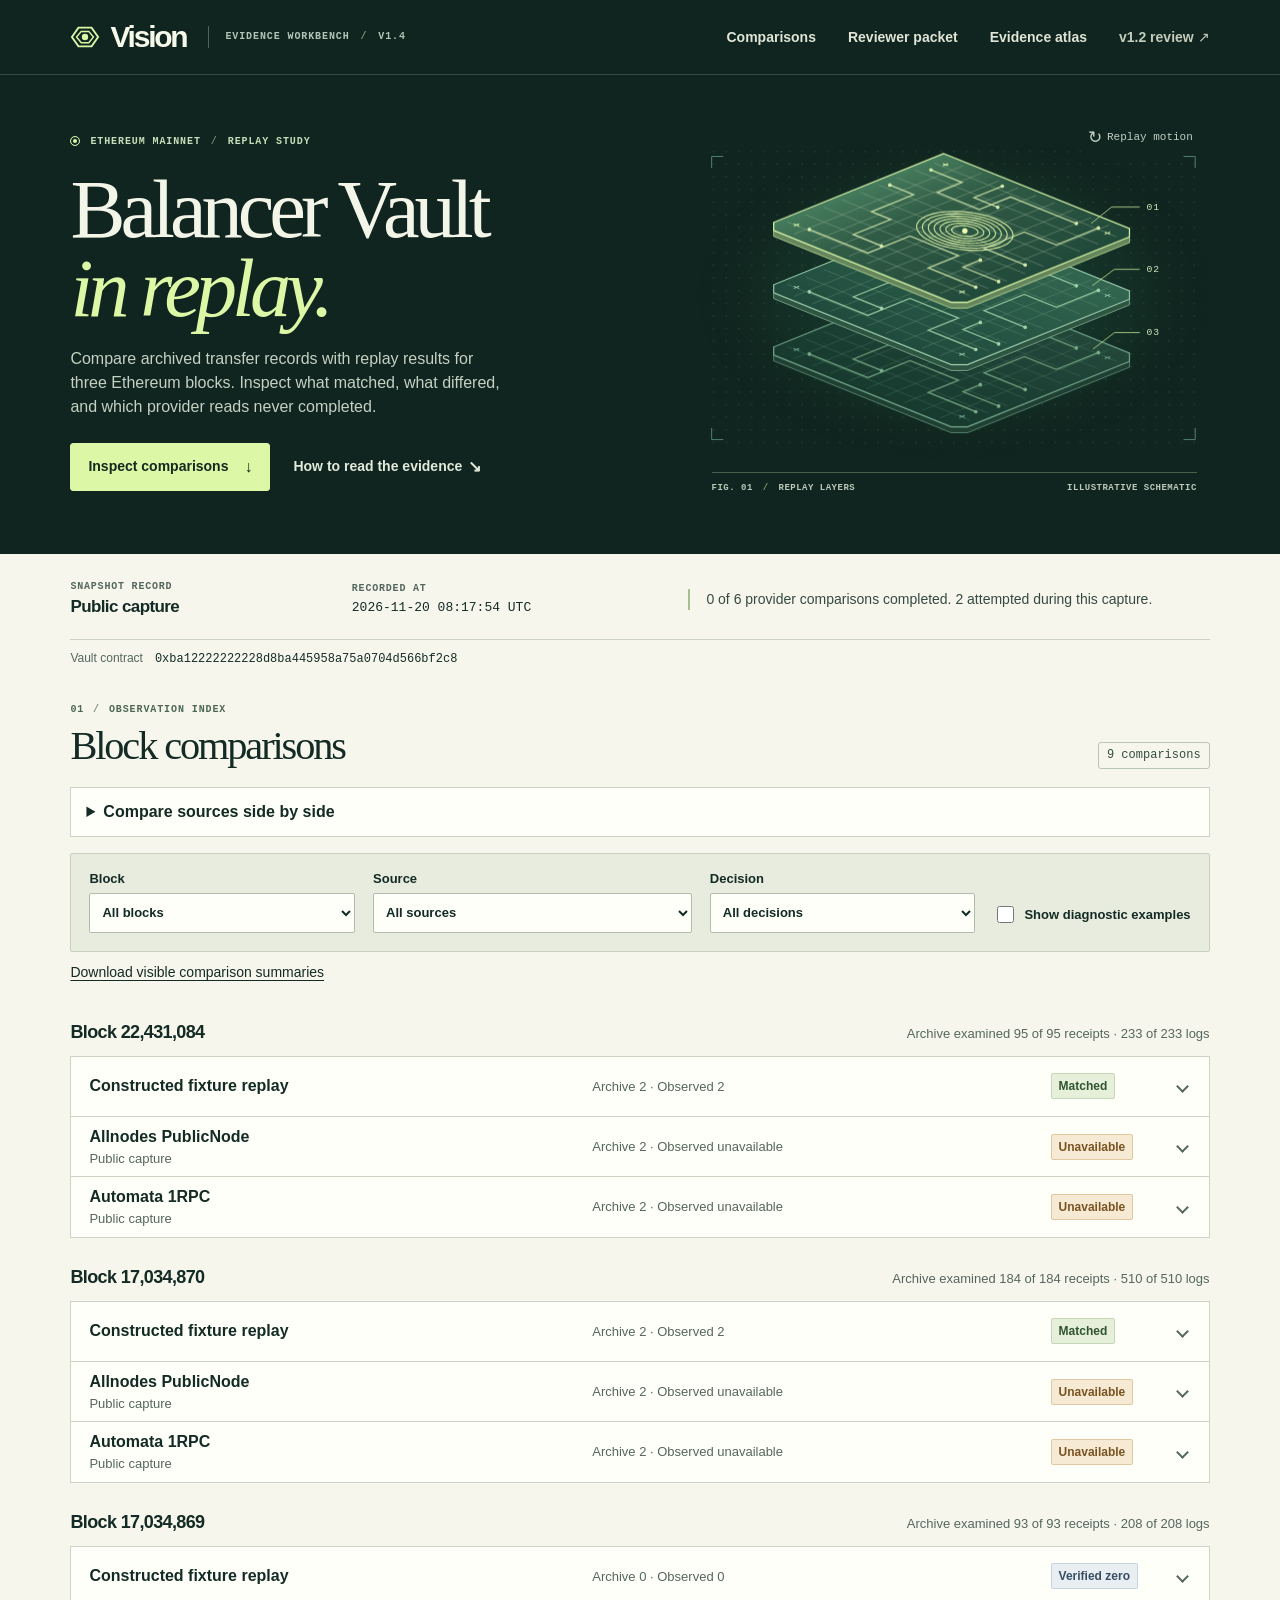
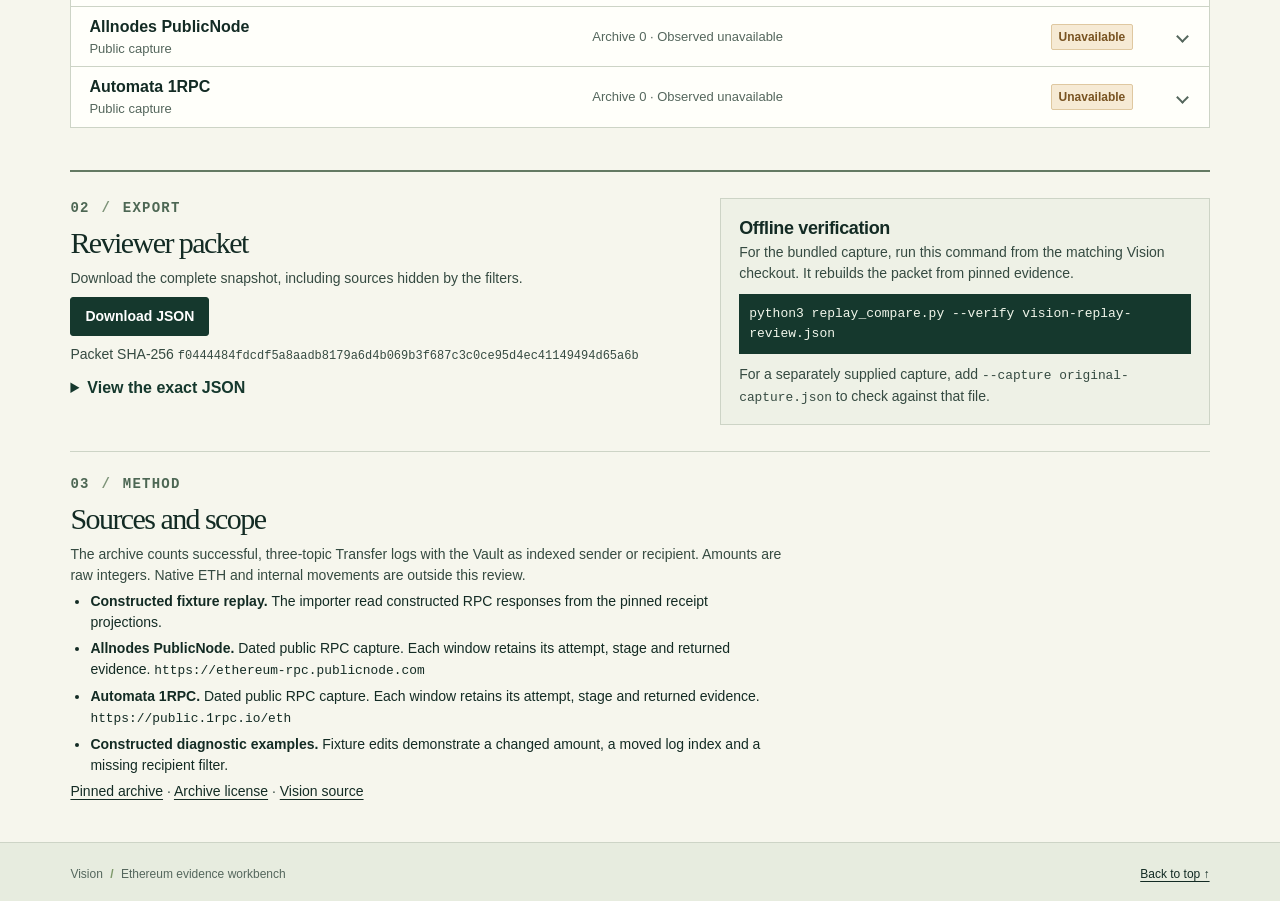
==== commit 5bcce72d: "Publish Vision evidence atlas from da2df98b1a5960582f4cd35c38bc17add3b01b67" ====
--- a/index.html
+++ b/index.html
@@ -16,8 +16,8 @@
     <header class="mast">
       <div class="wrap mast-inner">
         <a href="#top" class="wordmark" aria-label="Vision home"><svg width="30" height="30" viewBox="0 0 32 32" aria-hidden="true" fill="none"><path d="M2 16 9 6h14l7 10-7 10H9z" stroke="currentColor" stroke-width="2"/><path d="m7 16 5-6h8l5 6-5 6h-8z" stroke="currentColor" stroke-width="1.6"/><circle cx="16" cy="16" r="3.4" fill="currentColor"/></svg><span>Vision</span></a>
-        <span class="edition">Evidence workbench <b>/</b> v1.3</span>
-        <nav aria-label="Report"><a href="#observations">Comparisons</a><a href="#packet">Reviewer packet</a><a id="previous-report" href="https://eaudoon.github.io/Vision/v1.2/">v1.2 review <span aria-hidden="true">↗</span></a></nav>
+        <span class="edition">Evidence workbench <b>/</b> v1.4</span>
+        <nav aria-label="Report"><a href="#observations">Comparisons</a><a href="#packet">Reviewer packet</a><a href="./atlas.html">Evidence atlas</a><a id="previous-report" href="https://eaudoon.github.io/Vision/v1.2/">v1.2 review <span aria-hidden="true">↗</span></a></nav>
       </div>
     </header>
     <section class="wrap intro" aria-labelledby="study-title">
@@ -211,15 +211,22 @@
       <div class="scope-line"><span>Vault contract</span> <code id="vault"></code></div>
       <section id="observations" aria-labelledby="results-title">
         <div class="section-heading"><div><p class="chapter">01 <span>/</span> Observation index</p><h2 id="results-title">Block comparisons</h2></div><p id="result-count" role="status"></p></div>
+        <details class="matrix"><summary>Compare sources side by side</summary>
+          <p>Choose a decision to inspect the underlying observation. Diagnostic rows follow the checkbox below.</p>
+          <div class="matrix-scroll" tabindex="0" role="region" aria-label="Source and block decisions"><table id="matrix"></table></div>
+        </details>
         <div class="filters" role="group" aria-label="Filter comparisons">
           <label>Block<select id="block-filter"><option value="">All blocks</option></select></label>
           <label>Source<select id="source-filter"><option value="">All sources</option></select></label>
           <label>Decision<select id="state-filter"><option value="">All decisions</option></select></label>
           <label class="toggle"><input id="show-diagnostics" type="checkbox">Show diagnostic examples</label>
         </div>
+        <button id="reset-filters" type="button" hidden>Clear filters</button>
+        <p id="view-link-unavailable" role="status" hidden>The filters changed, but this browser could not update the shareable address.</p>
         <p class="diagnostic-note" id="diagnostic-note" hidden>Diagnostic examples alter copies of fixture observations to show how disagreement and missing evidence appear.</p>
+        <a id="download-selection" download="vision-replay-selection.json" class="selection-link">Download visible comparison summaries</a>
         <div id="results"></div>
-        <div id="empty" class="empty" hidden><p>No comparisons match these filters.</p><button id="reset-filters" type="button">Clear filters</button></div>
+        <div id="empty" class="empty" hidden><p>No comparisons match these filters.</p></div>
       </section>
       <section id="packet" class="packet" aria-labelledby="packet-title">
         <div>
--- a/style.css
+++ b/style.css
@@ -88,6 +88,7 @@
 .disclosure summary { color: var(--dark); font-weight: 600; }
 pre { background: #eef2e8; white-space: pre-wrap; max-height: 26rem; overflow: auto; padding: 10px; font-size: 12px; }
 .empty { margin: 14px 0; padding: 15px; border: 1px solid var(--line); }
+#reset-filters { margin-top: 12px; }
 button, .button { display: inline-block; margin: 8px 0; padding: 9px 14px; border-radius: 3px; border: 1px solid var(--dark); background: var(--dark); color: white; font: 600 14px/1.4 Inter, Arial, sans-serif; text-decoration: none; }
 .packet { display: grid; grid-template-columns: minmax(0,1.25fr) minmax(0,1fr); gap: 16px 38px; margin-top: 28px; padding: 24px 0; border-block: 1px solid var(--line); }
 .packet h2, .method h2 { font-size: 30px; margin-bottom: 8px; }
@@ -258,3 +259,13 @@
   .mast-inner { row-gap: 0; }
   .cover-actions { column-gap: 11px; }
 }
+
+.matrix { margin: 16px 0; padding: 12px 15px; border: 1px solid var(--line); background: var(--paper); }
+.matrix summary { font-weight: 650; }
+.matrix p { font-size: 14px; margin: 8px 0; }
+.matrix-scroll { overflow-x: auto; }
+.matrix table { width: 100%; border-collapse: collapse; text-align: left; font-size: 14px; }
+.matrix caption { text-align: left; padding-block: 7px; font-weight: 650; }
+.matrix th, .matrix td { padding: 4px 8px; border-top: 1px solid var(--line); }
+.matrix button { margin: 0; min-height: 36px; }
+.selection-link { display: inline-block; padding-block: 10px; font-size: 14px; }
